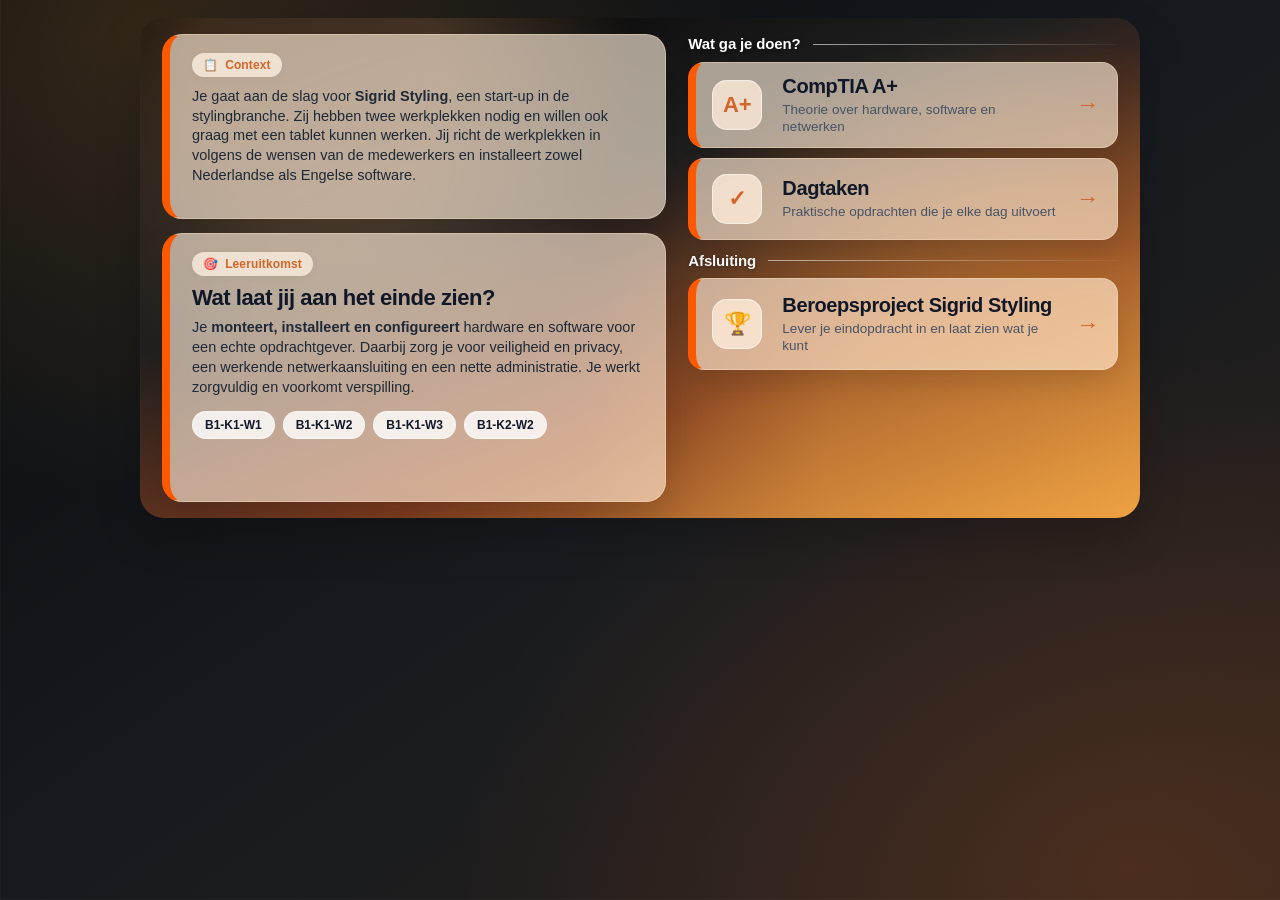
==== menu.html @ 6f56f0af "Add files via upload" ====
<!doctype html>
<html lang="nl">
<head>
  <meta charset="utf-8">
  <meta name="viewport" content="width=device-width, initial-scale=1">
  <title>Sigrid Styling - Menu</title>
  <link rel="stylesheet" href="style.css">
</head>
<body class="menu-page">
  <main class="page-shell" aria-label="Menu Sigrid Styling">
    <section class="content-grid">
      <div class="left-column">
        <article class="glass-card assignment-card">
          <div class="pill"><span aria-hidden="true">📋</span><span>Context</span></div>
          <p class="body-text">
            Je gaat aan de slag voor <strong>Sigrid Styling</strong>, een start-up in de stylingbranche. Zij hebben twee werkplekken nodig en willen ook graag met een tablet kunnen werken. Jij richt de werkplekken in volgens de wensen van de medewerkers en installeert zowel Nederlandse als Engelse software.
          </p>
        </article>

        <article class="glass-card outcome-card">
          <div class="pill"><span aria-hidden="true">🎯</span><span>Leeruitkomst</span></div>
          <h1 class="section-title">Wat laat jij aan het einde zien?</h1>
          <p class="body-text">
            Je <strong>monteert, installeert en configureert</strong> hardware en software voor een echte opdrachtgever. Daarbij zorg je voor veiligheid en privacy, een werkende netwerkaansluiting en een nette administratie. Je werkt zorgvuldig en voorkomt verspilling.
          </p>
          <div class="tags" aria-label="Werkprocessen">
            <span class="tag">B1-K1-W1</span>
            <span class="tag">B1-K1-W2</span>
            <span class="tag">B1-K1-W3</span>
            <span class="tag">B1-K2-W2</span>
          </div>
        </article>
      </div>

      <aside class="right-column" aria-label="Navigatie">
        <div class="section-heading">Wat ga je doen?</div>
        <div class="action-list">
          <a class="action-card popup-link" href="sigridcomptia.html" aria-label="Open CompTIA A+">
            <div class="icon-box" aria-hidden="true">A+</div>
            <div>
              <h2 class="action-title">CompTIA A+</h2>
              <p class="action-desc">Theorie over hardware, software en netwerken</p>
            </div>
            <div class="arrow" aria-hidden="true">→</div>
          </a>

          <a class="action-card popup-link" href="sigriddagtaken.html" aria-label="Open Dagtaken">
            <div class="icon-box" aria-hidden="true">✓</div>
            <div>
              <h2 class="action-title">Dagtaken</h2>
              <p class="action-desc">Praktische opdrachten die je elke dag uitvoert</p>
            </div>
            <div class="arrow" aria-hidden="true">→</div>
          </a>
        </div>

        <div class="section-heading">Afsluiting</div>
        <a class="action-card project-card popup-link" href="sigridberoepsproject.html" aria-label="Open Beroepsproject Sigrid Styling">
          <div class="icon-box" aria-hidden="true">🏆</div>
          <div>
            <h2 class="action-title">Beroepsproject Sigrid Styling</h2>
            <p class="action-desc">Lever je eindopdracht in en laat zien wat je kunt</p>
          </div>
          <div class="arrow" aria-hidden="true">→</div>
        </a>
      </aside>
    </section>
  </main>

  <div class="page-modal" id="pageModal" aria-hidden="true">
    <section class="page-modal__window" role="dialog" aria-modal="true" aria-label="Lespagina">
      <button class="page-modal__close" type="button" aria-label="Sluit pagina">×</button>
      <iframe class="page-modal__frame" title="Lespagina" src="about:blank"></iframe>
    </section>
  </div>

  <script>
    const modal = document.getElementById('pageModal');
    const modalFrame = modal.querySelector('.page-modal__frame');
    const closeButton = modal.querySelector('.page-modal__close');

    function closeModal() {
      modal.classList.remove('is-open');
      modal.setAttribute('aria-hidden', 'true');
      modalFrame.src = 'about:blank';
    }

    document.querySelectorAll('.popup-link').forEach((link) => {
      link.addEventListener('click', (event) => {
        event.preventDefault();
        modalFrame.src = link.href;
        modal.classList.add('is-open');
        modal.setAttribute('aria-hidden', 'false');
        closeButton.focus();
      });
    });

    closeButton.addEventListener('click', closeModal);
    modal.addEventListener('click', (event) => {
      if (event.target === modal) closeModal();
    });
    document.addEventListener('keydown', (event) => {
      if (event.key === 'Escape' && modal.classList.contains('is-open')) closeModal();
    });
  </script>
</body>
</html>
---- style.css ----
/* ================================================================
   Sigrid Styling - startpagina
   Dit bestand bevat alleen de vormgeving van startpagina(1).html.
   ================================================================ */

:root {
  --teraa-orange: #FF5900;
  --teraa-orange-dark: #D2652A;
  --ink: #101828;
  --muted: #475467;
  --glass: rgba(255, 238, 220, 0.64);
  --glass-strong: rgba(255, 243, 229, 0.76);
  --glass-border: rgba(255, 224, 194, 0.42);
  --shadow: 0 18px 46px rgba(0, 0, 0, 0.20);
  --radius-xl: 24px;
  --radius-lg: 20px;
  --radius-md: 16px;
}

* { box-sizing: border-box; }

html,
body {
  width: 100%;
  min-height: 100%;
  margin: 0;
  padding: 0;
  font-family: Arial, Helvetica, sans-serif;
  color: var(--ink);
  background: transparent;
}

body {
  display: grid;
  place-items: start center;
  overflow: hidden;
}

/* Het vaste Canvas-vlak van 1000 bij 500 pixels. */
.page-shell {
  width: min(1000px, 100vw);
  height: 500px;
  min-height: 0;
  position: relative;
  overflow: hidden;
  border-radius: var(--radius-xl);
  background:
    radial-gradient(circle at 18% 14%, rgba(255, 183, 118, 0.23) 0 14%, transparent 34%),
    radial-gradient(circle at 87% 88%, rgba(239, 162, 66, 0.38) 0 19%, transparent 44%),
    linear-gradient(160deg, #000000 0%, #1f1f1f 38%, #7c3b1f 68%, #efa242 100%);
  box-shadow: var(--shadow);
}

.page-shell::before {
  content: "";
  position: absolute;
  inset: 0;
  background:
    linear-gradient(90deg, rgba(255,255,255,0.06) 0 1px, transparent 1px 80px),
    linear-gradient(0deg, rgba(255,255,255,0.04) 0 1px, transparent 1px 80px);
  opacity: 0.28;
  pointer-events: none;
}

.content-grid {
  position: relative;
  z-index: 1;
  height: 100%;
  display: grid;
  grid-template-columns: 1.08fr 0.92fr;
  gap: 22px;
  padding: 16px 22px;
}

.left-column,
.right-column { min-width: 0; }

.left-column {
  display: grid;
  grid-template-rows: auto 1fr;
  gap: 14px;
}

/* Halfdoorzichtige witte informatievakken. */
.glass-card {
  background: var(--glass);
  border: 1px solid var(--glass-border);
  border-radius: var(--radius-lg);
  box-shadow: 0 14px 34px rgba(0, 0, 0, 0.14);
  backdrop-filter: blur(10px) saturate(125%);
  -webkit-backdrop-filter: blur(10px) saturate(125%);
}

.assignment-card,
.outcome-card {
  padding: 18px 22px;
  border-left: 8px solid var(--teraa-orange);
}

.pill {
  display: inline-flex;
  align-items: center;
  gap: 7px;
  width: fit-content;
  margin: 0 0 10px;
  padding: 6px 11px;
  border-radius: 999px;
  background: var(--glass-strong);
  color: var(--teraa-orange-dark);
  font-size: 12px;
  line-height: 1;
  font-weight: 800;
  letter-spacing: 0.01em;
  box-shadow: 0 2px 10px rgba(0,0,0,0.04);
}

.section-title {
  margin: 0 0 9px;
  font-size: 22px;
  line-height: 1.08;
  color: var(--ink);
  font-weight: 800;
  letter-spacing: -0.02em;
}

.body-text {
  margin: 0 0 14px;
  font-size: 14.5px;
  line-height: 1.36;
  color: #1f2937;
}

.tags {
  display: flex;
  flex-wrap: wrap;
  gap: 8px;
}

.tag {
  display: inline-flex;
  align-items: center;
  padding: 7px 12px;
  border-radius: 999px;
  background: rgba(255,255,255,0.82);
  border: 1px solid rgba(255,255,255,0.60);
  color: #111827;
  font-size: 12px;
  line-height: 1;
  font-weight: 700;
}

/* Rechterkolom met de drie linkknoppen. */
.right-column {
  display: flex;
  flex-direction: column;
  padding: 2px 0 0;
}

.section-heading {
  display: flex;
  align-items: center;
  gap: 12px;
  margin: 0 0 9px;
  color: #fff;
  font-size: 15px;
  line-height: 1.1;
  font-weight: 900;
  letter-spacing: -0.01em;
  text-shadow: 0 1px 4px rgba(0,0,0,0.35);
  white-space: nowrap;
}

.section-heading::after {
  content: "";
  display: block;
  height: 1px;
  flex: 1;
  background: linear-gradient(90deg, rgba(255,255,255,0.60), rgba(255,255,255,0.04));
}

.action-list {
  display: grid;
  gap: 10px;
  margin-bottom: 13px;
}

.action-card {
  display: grid;
  grid-template-columns: 58px 1fr 26px;
  align-items: center;
  gap: 12px;
  min-height: 82px;
  padding: 12px 18px 12px 16px;
  text-decoration: none;
  color: inherit;
  background: var(--glass);
  border: 1px solid var(--glass-border);
  border-left: 8px solid var(--teraa-orange);
  border-radius: var(--radius-md);
  box-shadow: 0 12px 28px rgba(0, 0, 0, 0.13);
  backdrop-filter: blur(10px) saturate(125%);
  -webkit-backdrop-filter: blur(10px) saturate(125%);
  transition: transform 160ms ease, box-shadow 160ms ease, background 160ms ease;
}

.action-card:hover,
.action-card:focus-visible {
  transform: translateY(-2px);
  background: rgba(255, 239, 219, 0.82);
  box-shadow: 0 18px 38px rgba(0, 0, 0, 0.18);
  outline: none;
}

.icon-box {
  width: 50px;
  height: 50px;
  display: grid;
  place-items: center;
  border-radius: 15px;
  background: rgba(255, 238, 218, 0.78);
  color: var(--teraa-orange-dark);
  font-size: 22px;
  line-height: 1;
  font-weight: 900;
  box-shadow: inset 0 0 0 1px rgba(255,255,255,0.55);
}

.action-title {
  margin: 0 0 4px;
  font-size: 20px;
  line-height: 1.1;
  font-weight: 850;
  color: var(--ink);
  letter-spacing: -0.02em;
}

.action-desc {
  margin: 0;
  font-size: 13.5px;
  line-height: 1.26;
  color: var(--muted);
}

.arrow {
  color: var(--teraa-orange-dark);
  font-size: 23px;
  line-height: 1;
  text-align: right;
  font-weight: 900;
}

.project-card { min-height: 92px; }

/* Alleen het menu in het nieuwe tabblad staat iets lager.
   Buiten het menu: zachte antraciete achtergrond met een warme oranje gloed. */
.menu-page {
  min-height: 100vh;
  background:
    linear-gradient(90deg, rgba(255,255,255,0.025) 1px, transparent 1px 72px),
    linear-gradient(0deg, rgba(255,255,255,0.018) 1px, transparent 1px 72px),
    radial-gradient(ellipse at 12% 4%, rgba(239, 162, 66, 0.18), transparent 38%),
    radial-gradient(ellipse at 88% 96%, rgba(210, 101, 42, 0.20), transparent 42%),
    linear-gradient(145deg, #080a0d 0%, #171b1f 52%, #2c211b 100%);
}

.menu-page .page-shell { transform: translateY(18px); }

/* =================================================================
   Fotopagina: de foto opent het menu in een halfdoorzichtige popup.
   ================================================================= */
.landing-page {
  min-height: 100vh;
  background: #1b120d;
}

.landing-shell {
  width: min(1000px, 100vw);
  height: min(500px, 100vh);
  overflow: hidden;
  border-radius: var(--radius-xl);
  box-shadow: var(--shadow);
}

.landing-link {
  position: relative;
  display: block;
  width: 100%;
  height: 100%;
  padding: 0;
  overflow: hidden;
  border: 0;
  background: #1b120d;
  color: #fff;
  cursor: pointer;
  text-align: left;
}

.landing-photo {
  display: block;
  width: 100%;
  height: 100%;
  object-fit: cover;
  transition: transform 300ms ease;
}

.landing-link:hover .landing-photo,
.landing-link:focus-visible .landing-photo { transform: scale(1.035); }

.landing-link:focus-visible { outline: 4px solid #fff; outline-offset: -8px; }

.landing-shade {
  position: absolute;
  inset: 0;
  background: linear-gradient(90deg, rgba(0, 0, 0, 0.62) 0%, rgba(0, 0, 0, 0.24) 45%, rgba(0, 0, 0, 0.04) 72%);
}

.landing-copy {
  position: absolute;
  left: clamp(24px, 5vw, 62px);
  bottom: clamp(26px, 6vw, 62px);
  display: grid;
  gap: 8px;
  max-width: 420px;
  font-size: clamp(15px, 2vw, 19px);
  font-weight: 700;
  line-height: 1.25;
  text-shadow: 0 2px 8px rgba(0, 0, 0, 0.48);
}

.landing-copy strong {
  font-size: clamp(32px, 5vw, 58px);
  line-height: 0.95;
  letter-spacing: -0.045em;
}

.landing-kicker {
  width: fit-content;
  padding: 6px 11px;
  border-radius: 999px;
  background: rgba(210, 101, 42, 0.92);
  font-size: 12px;
  font-weight: 900;
  letter-spacing: 0.04em;
  text-transform: uppercase;
}

.landing-copy b { font-size: 1.3em; }

/* Op een smal scherm wordt de startpagina onder elkaar gezet. */
@media (max-width: 760px) {
  body { overflow: auto; }

  .page-shell {
    width: 100%;
    height: auto;
    min-height: 0;
    border-radius: 0;
  }

  .content-grid {
    grid-template-columns: 1fr;
    height: auto;
    padding: 18px;
  }

  .landing-page { overflow: hidden; }

  .landing-shell {
    width: 100vw;
    height: 100vh;
    border-radius: 0;
  }
}

/* =================================================================
   Transparant popupvenster op de startpagina
   De startpagina blijft zichtbaar achter dit venster.
   ================================================================= */
.page-modal {
  position: fixed;
  z-index: 9999;
  inset: 0;
  display: none;
  align-items: center;
  justify-content: center;
  padding: 5vh 5vw;
  background: rgba(0, 0, 0, 0.22);
  backdrop-filter: blur(2px);
  -webkit-backdrop-filter: blur(2px);
}

.page-modal.is-open { display: flex; }

.page-modal__window {
  position: relative;
  width: 90vw;
  height: 90vh;
  overflow: hidden;
  border: 1px solid rgba(255, 255, 255, 0.78);
  border-radius: 22px;
  background: rgba(255, 255, 255, 0.92);
  box-shadow: 0 28px 80px rgba(0, 0, 0, 0.52);
  opacity: 0.92;
}

.page-modal__frame {
  display: block;
  width: 100%;
  height: 100%;
  border: 0;
  background: transparent;
}

.page-modal__close {
  position: absolute;
  z-index: 2;
  top: 12px;
  right: 14px;
  width: 40px;
  height: 40px;
  border: 1px solid rgba(255,255,255,0.86);
  border-radius: 50%;
  background: rgba(16, 24, 40, 0.82);
  color: #fff;
  font-size: 27px;
  line-height: 1;
  cursor: pointer;
  box-shadow: 0 4px 14px rgba(0,0,0,0.32);
}

.page-modal__close:hover,
.page-modal__close:focus-visible {
  background: var(--teraa-orange);
  outline: 3px solid rgba(255,255,255,0.72);
  outline-offset: 2px;
}

/* =================================================================
   Gedeelde opmaak voor de drie pagina's in het popupvenster
   ================================================================= */
html,
body { min-height: 100%; }

body[data-page] {
  display: block;
  place-items: initial;
  width: 100%;
  height: 100vh;
  margin: 0;
  overflow: hidden;
  font-family: Arial, Helvetica, sans-serif;
  background: transparent;
}

body[data-page] * { box-sizing: border-box; }

body[data-page] .tab-wrapper {
  width: 100%;
  height: 100%;
  margin: 0;
  overflow: hidden;
  border-radius: 0;
  background: linear-gradient(160deg, #000000 0%, #1f1f1f 38%, #efa242 100%);
}

body[data-page] .banner {
  height: 28%;
  padding: 3.8% 4.6% 2%;
  color: #fff;
}

body[data-page] .banner h1 {
  margin: 0 0 7px;
  color: #fff;
  font-size: clamp(24px, 2.5vw, 38px);
  line-height: 1.08;
}

body[data-page] .banner p {
  max-width: 870px;
  margin: 0;
  color: #fff;
  font-size: clamp(14px, 1.35vw, 19px);
  line-height: 1.34;
}

body[data-page] .chips {
  display: flex;
  flex-wrap: wrap;
  gap: 7px;
  margin-top: 11px;
}

body[data-page] .chips span {
  padding: 6px 11px;
  border-radius: 999px;
  background: rgba(255,255,255,0.93);
  color: #12333a;
  font-size: clamp(11px, 1.08vw, 14px);
  white-space: nowrap;
}

body[data-page] .tab-page {
  display: flex;
  gap: 14px;
  height: 72%;
  padding: 0 2% 2% 0;
  overflow: hidden;
}

body[data-page] .tab-menu {
  flex: 0 0 21%;
  width: 21%;
  padding: 10px 0 10px 12px;
  overflow-y: auto;
}

body[data-page] .tab-button {
  display: block;
  width: 100%;
  margin: 0 0 5px;
  padding: 7px 11px;
  border: 0;
  border-radius: 8px;
  background: rgba(255,255,255,0.11);
  color: #fff;
  text-align: left;
  font-size: clamp(11px, 1.1vw, 15px);
  line-height: 1.14;
  cursor: pointer;
}

body[data-page] .tab-button:hover,
body[data-page] .tab-button.active {
  background: #D2652A;
  color: #fff;
}

body[data-page] .tab-content-area {
  flex: 1 1 auto;
  min-width: 0;
  height: 100%;
  padding: 20px 28px;
  overflow-y: auto;
  border-radius: 18px;
  background: rgba(255,255,255,0.76);
  color: #24343a;
  backdrop-filter: blur(2px);
}

body[data-page] .tab-content { display: none; }
body[data-page] .tab-content.active { display: block; }

body[data-page] .tab-content h2 {
  margin: 0 0 8px;
  color: #D2652A;
  font-size: clamp(22px, 2vw, 30px);
}

body[data-page] .tab-content p,
body[data-page] .tab-content li {
  color: #24343a;
  font-size: clamp(13px, 1.25vw, 17px);
  line-height: 1.34;
}

body[data-page] .tab-content p { margin: 0 0 8px; }
body[data-page] .tab-content ul,
body[data-page] .tab-content ol { margin: 5px 0 9px 21px; padding: 0; }
body[data-page] .tab-content li { margin-bottom: 4px; }

body[data-page] .note,
body[data-page] .info {
  margin: 9px 0;
  padding: 9px 12px;
  border-left: 5px solid #D2652A;
  border-radius: 10px;
  background: rgba(247,250,251,0.74);
}

body[data-page] .badge {
  display: inline-block;
  margin-bottom: 5px;
  padding: 5px 10px;
  border-radius: 999px;
  background: #D2652A;
  color: #fff;
  font-size: 13px;
}

body[data-page] .action-link,
body[data-page] .resource-link,
body[data-page] .helper-button {
  display: inline-block;
  margin: 4px 6px 4px 0;
  padding: 8px 14px;
  border-radius: 999px;
  background: #D2652A;
  color: #fff;
  text-decoration: none;
  font-weight: 700;
  font-size: 14px;
}

body[data-page] .action-link:hover,
body[data-page] .resource-link:hover,
body[data-page] .helper-button:hover {
  background: #efa242;
  color: #12333a;
}

/* Extra onderdelen van de dagtakenpagina. */
body[data-page="dagtaken"] .banner { height: 25%; padding-top: 2.2%; }
body[data-page="dagtaken"] .tab-page { height: 75%; }
body[data-page="dagtaken"] .banner-row,
body[data-page="dagtaken"] .helper-row {
  display: flex;
  align-items: center;
  gap: 12px;
}

body[data-page="dagtaken"] .banner-text { flex: 0 0 auto; }
body[data-page="dagtaken"] .task-picker { flex: 1 1 auto; min-width: 260px; }
body[data-page="dagtaken"] .task-picker select {
  width: 100%;
  padding: 9px 14px;
  border: 2px solid rgba(255,255,255,0.95);
  border-radius: 999px;
  background: #F3C27A;
  color: #5a3317;
  font-weight: 700;
}

body[data-page="dagtaken"] .helper-row { justify-content: space-between; margin-top: 8px; }
body[data-page="dagtaken"] .helper-row .chips { margin-top: 0; }
body[data-page="dagtaken"] .helper-button { white-space: nowrap; }
body[data-page="dagtaken"] .research-grid { display: grid; grid-template-columns: repeat(3, 1fr); gap: 9px; margin: 7px 0; }
body[data-page="dagtaken"] .research-card { padding: 9px; border-left: 4px solid #D2652A; border-radius: 10px; background: rgba(247,250,251,0.82); }
body[data-page="dagtaken"] .research-card strong,
body[data-page="dagtaken"] .research-log strong { color: #D2652A; }
body[data-page="dagtaken"] .research-log { display: grid; grid-template-columns: 130px 1fr; gap: 7px 10px; padding: 9px 10px; border-radius: 10px; background: rgba(255,255,255,0.58); }

/* Extra onderdeel van de beroepsprojectpagina. */
body[data-page="beroepsproject"] .banner { display: flex; gap: 22px; padding-top: 2.7%; }
body[data-page="beroepsproject"] .banner-text { flex: 1 1 auto; min-width: 0; }
body[data-page="beroepsproject"] .banner-image-link { position: relative; flex: 0 0 180px; height: 100%; overflow: hidden; border-radius: 13px; color: #fff; text-decoration: none; }
body[data-page="beroepsproject"] .banner-image { width: 100%; height: 100%; object-fit: cover; display: block; }
body[data-page="beroepsproject"] .banner-caption { position: absolute; right: 0; bottom: 0; left: 0; padding: 6px; background: rgba(0,0,0,0.55); text-align: center; font-size: 12px; }

@media (max-width: 760px) {
  .page-modal { padding: 5vh 5vw; }
  .page-modal__window { width: 90vw; height: 90vh; border-radius: 14px; }
  body[data-page] .banner { height: 31%; }
  body[data-page] .tab-page { height: 69%; }
  body[data-page] .tab-menu { flex-basis: 29%; width: 29%; }
  body[data-page] .tab-content-area { padding: 14px; }
  body[data-page="dagtaken"] .banner { height: 30%; }
  body[data-page="dagtaken"] .tab-page { height: 70%; }
  body[data-page="dagtaken"] .banner-row { align-items: flex-start; flex-direction: column; gap: 5px; }
  body[data-page="dagtaken"] .task-picker { width: 100%; min-width: 0; }
  body[data-page="dagtaken"] .helper-row .chips { display: none; }
  body[data-page="beroepsproject"] .banner-image-link { display: none; }
}
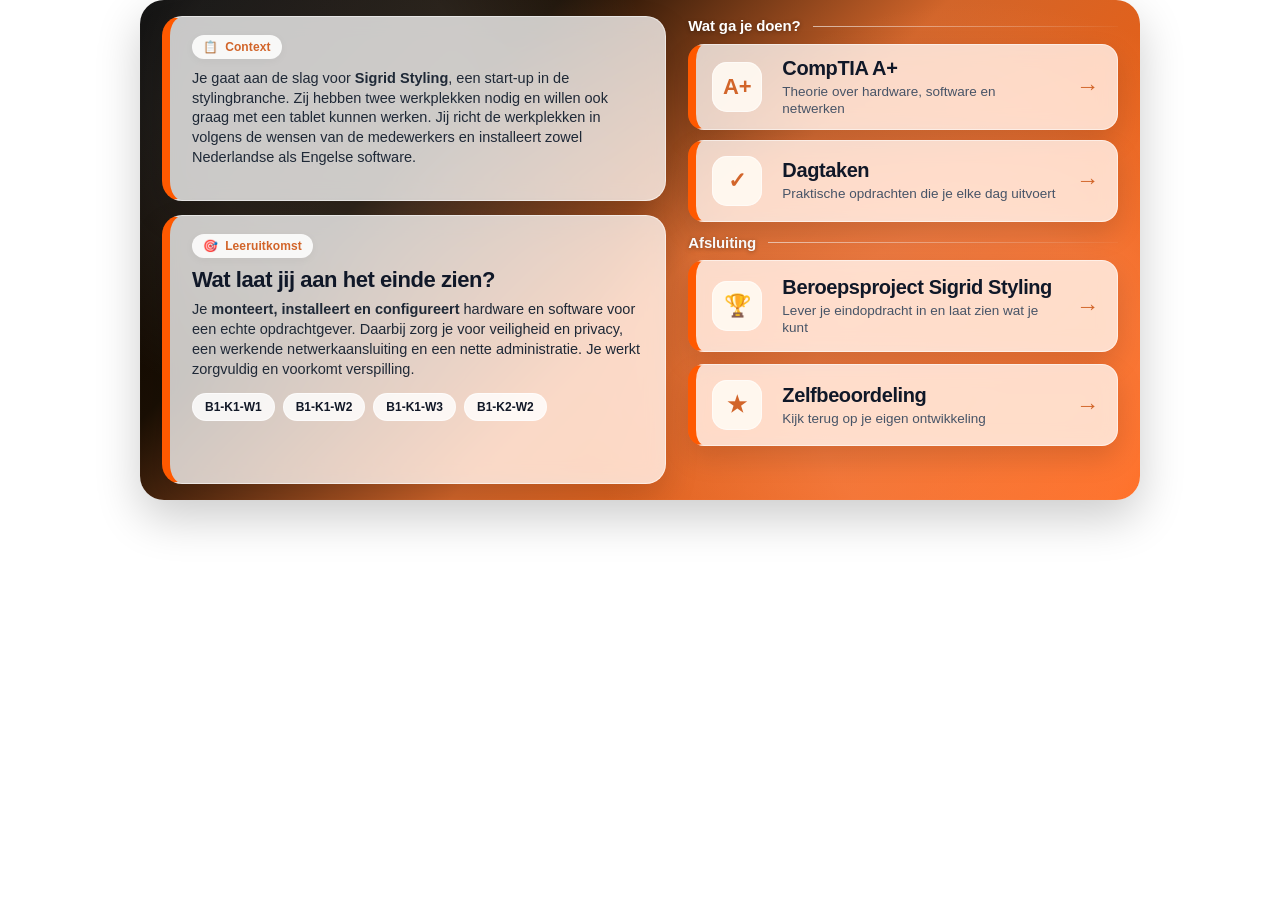
==== commit 996c2b30: "Add files via upload" ====
--- a/menu.html
+++ b/menu.html
@@ -3,11 +3,292 @@
 <head>
   <meta charset="utf-8">
   <meta name="viewport" content="width=device-width, initial-scale=1">
-  <title>Sigrid Styling - Menu</title>
-  <link rel="stylesheet" href="style.css">
+  <title>Sigrid Styling - Startpagina</title>
+  <style>
+    :root {
+      --teraa-orange: #FF5900;
+      --teraa-orange-dark: #D2652A;
+      --ink: #101828;
+      --muted: #475467;
+      --glass: rgba(255, 255, 255, 0.76);
+      --glass-strong: rgba(255, 255, 255, 0.88);
+      --glass-border: rgba(255, 255, 255, 0.52);
+      --shadow: 0 18px 46px rgba(0, 0, 0, 0.20);
+      --radius-xl: 24px;
+      --radius-lg: 20px;
+      --radius-md: 16px;
+    }
+
+    * {
+      box-sizing: border-box;
+    }
+
+    html,
+    body {
+      width: 100%;
+      min-height: 100%;
+      margin: 0;
+      padding: 0;
+      font-family: Arial, Helvetica, sans-serif;
+      color: var(--ink);
+      background: transparent;
+    }
+
+    body {
+      display: grid;
+      place-items: start center;
+      overflow: hidden;
+    }
+
+    .page-shell {
+      width: min(1000px, 100vw);
+      height: 500px;
+      min-height: 0;
+      position: relative;
+      overflow: hidden;
+      border-radius: var(--radius-xl);
+      background:
+        radial-gradient(circle at 18% 18%, rgba(255, 255, 255, 0.10) 0 16%, transparent 36%),
+        radial-gradient(circle at 84% 78%, rgba(255, 153, 110, 0.42) 0 18%, transparent 42%),
+        linear-gradient(135deg, #000000 0%, #1a0f04 28%, #D2652A 54%, var(--teraa-orange) 100%);
+      box-shadow: var(--shadow);
+    }
+
+    .page-shell::before {
+      content: "";
+      position: absolute;
+      inset: 0;
+      background:
+        linear-gradient(90deg, rgba(255,255,255,0.06) 0 1px, transparent 1px 80px),
+        linear-gradient(0deg, rgba(255,255,255,0.04) 0 1px, transparent 1px 80px);
+      opacity: 0.28;
+      pointer-events: none;
+    }
+
+    .content-grid {
+      position: relative;
+      z-index: 1;
+      height: 100%;
+      display: grid;
+      grid-template-columns: 1.08fr 0.92fr;
+      gap: 22px;
+      padding: 16px 22px;
+    }
+
+    .left-column,
+    .right-column {
+      min-width: 0;
+    }
+
+    .left-column {
+      display: grid;
+      grid-template-rows: auto 1fr;
+      gap: 14px;
+    }
+
+    .glass-card {
+      background: var(--glass);
+      border: 1px solid var(--glass-border);
+      border-radius: var(--radius-lg);
+      box-shadow: 0 14px 34px rgba(0, 0, 0, 0.14);
+      backdrop-filter: blur(10px) saturate(125%);
+      -webkit-backdrop-filter: blur(10px) saturate(125%);
+    }
+
+    .assignment-card {
+      padding: 18px 22px 18px;
+      border-left: 8px solid var(--teraa-orange);
+    }
+
+    .outcome-card {
+      padding: 18px 22px 18px;
+      border-left: 8px solid var(--teraa-orange);
+    }
+
+    .pill {
+      display: inline-flex;
+      align-items: center;
+      gap: 7px;
+      width: fit-content;
+      margin: 0 0 10px;
+      padding: 6px 11px;
+      border-radius: 999px;
+      background: var(--glass-strong);
+      color: var(--teraa-orange-dark);
+      font-size: 12px;
+      line-height: 1;
+      font-weight: 800;
+      letter-spacing: 0.01em;
+      box-shadow: 0 2px 10px rgba(0,0,0,0.04);
+    }
+
+    .lead-text {
+      margin: 0;
+      font-size: 17px;
+      line-height: 1.38;
+      color: #0f172a;
+    }
+
+    .section-title {
+      margin: 0 0 9px;
+      font-size: 22px;
+      line-height: 1.08;
+      color: var(--ink);
+      font-weight: 800;
+      letter-spacing: -0.02em;
+    }
+
+    .body-text {
+      margin: 0 0 14px;
+      font-size: 14.5px;
+      line-height: 1.36;
+      color: #1f2937;
+    }
+
+    .tags {
+      display: flex;
+      flex-wrap: wrap;
+      gap: 8px;
+    }
+
+    .tag {
+      display: inline-flex;
+      align-items: center;
+      padding: 7px 12px;
+      border-radius: 999px;
+      background: rgba(255,255,255,0.82);
+      border: 1px solid rgba(255,255,255,0.60);
+      color: #111827;
+      font-size: 12px;
+      line-height: 1;
+      font-weight: 700;
+    }
+
+    .right-column {
+      display: flex;
+      flex-direction: column;
+      padding: 2px 0 0;
+    }
+
+    .section-heading {
+      display: flex;
+      align-items: center;
+      gap: 12px;
+      margin: 0 0 9px;
+      color: #fff;
+      font-size: 15px;
+      line-height: 1.1;
+      font-weight: 900;
+      letter-spacing: -0.01em;
+      text-shadow: 0 1px 4px rgba(0,0,0,0.35);
+      white-space: nowrap;
+    }
+
+    .section-heading::after {
+      content: "";
+      display: block;
+      height: 1px;
+      flex: 1;
+      background: linear-gradient(90deg, rgba(255,255,255,0.60), rgba(255,255,255,0.04));
+    }
+
+    .action-list {
+      display: grid;
+      gap: 10px;
+      margin-bottom: 13px;
+    }
+
+    .action-card {
+      display: grid;
+      grid-template-columns: 58px 1fr 26px;
+      align-items: center;
+      gap: 12px;
+      min-height: 82px;
+      padding: 12px 18px 12px 16px;
+      text-decoration: none;
+      color: inherit;
+      background: var(--glass);
+      border: 1px solid var(--glass-border);
+      border-left: 8px solid var(--teraa-orange);
+      border-radius: var(--radius-md);
+      box-shadow: 0 12px 28px rgba(0, 0, 0, 0.13);
+      backdrop-filter: blur(10px) saturate(125%);
+      -webkit-backdrop-filter: blur(10px) saturate(125%);
+      transition: transform 160ms ease, box-shadow 160ms ease, background 160ms ease;
+    }
+
+    .action-card:hover,
+    .action-card:focus-visible {
+      transform: translateY(-2px);
+      background: rgba(255, 255, 255, 0.90);
+      box-shadow: 0 18px 38px rgba(0, 0, 0, 0.18);
+      outline: none;
+    }
+
+    .icon-box {
+      width: 50px;
+      height: 50px;
+      display: grid;
+      place-items: center;
+      border-radius: 15px;
+      background: rgba(255, 250, 242, 0.92);
+      color: var(--teraa-orange-dark);
+      font-size: 22px;
+      line-height: 1;
+      font-weight: 900;
+      box-shadow: inset 0 0 0 1px rgba(255,255,255,0.55);
+    }
+
+    .action-title {
+      margin: 0 0 4px;
+      font-size: 20px;
+      line-height: 1.1;
+      font-weight: 850;
+      color: var(--ink);
+      letter-spacing: -0.02em;
+    }
+
+    .action-desc {
+      margin: 0;
+      font-size: 13.5px;
+      line-height: 1.26;
+      color: var(--muted);
+    }
+
+    .arrow {
+      color: var(--teraa-orange-dark);
+      font-size: 23px;
+      line-height: 1;
+      text-align: right;
+      font-weight: 900;
+    }
+
+    .project-card {
+      min-height: 92px;
+    }
+
+    .self-review-card {
+      margin-top: 12px;
+    }
+
+    @media (max-width: 760px) {
+      body { overflow: auto; }
+      .page-shell {
+        width: 100%;
+        height: auto;
+        min-height: 0;
+        border-radius: 0;
+      }
+      .content-grid {
+        grid-template-columns: 1fr;
+        height: auto;
+        padding: 18px;
+      }
+    }
+  </style>
 </head>
-<body class="menu-page">
-  <main class="page-shell" aria-label="Menu Sigrid Styling">
+<body>
+  <main class="page-shell" aria-label="Startpagina Sigrid Styling">
     <section class="content-grid">
       <div class="left-column">
         <article class="glass-card assignment-card">
@@ -34,8 +315,9 @@
 
       <aside class="right-column" aria-label="Navigatie">
         <div class="section-heading">Wat ga je doen?</div>
+
         <div class="action-list">
-          <a class="action-card popup-link" href="sigridcomptia.html" aria-label="Open CompTIA A+">
+          <a class="action-card" href="https://teraa-canvas.instructure.com/courses/930/pages/sigridcomptia?module_item_id=13072" target="_top" rel="noopener" aria-label="Open CompTIA A+">
             <div class="icon-box" aria-hidden="true">A+</div>
             <div>
               <h2 class="action-title">CompTIA A+</h2>
@@ -44,7 +326,7 @@
             <div class="arrow" aria-hidden="true">→</div>
           </a>
 
-          <a class="action-card popup-link" href="sigriddagtaken.html" aria-label="Open Dagtaken">
+          <a class="action-card" href="https://teraa-canvas.instructure.com/courses/930/pages/sigriddagtaken?module_item_id=13073" target="_top" rel="noopener" aria-label="Open Dagtaken">
             <div class="icon-box" aria-hidden="true">✓</div>
             <div>
               <h2 class="action-title">Dagtaken</h2>
@@ -55,7 +337,8 @@
         </div>
 
         <div class="section-heading">Afsluiting</div>
-        <a class="action-card project-card popup-link" href="sigridberoepsproject.html" aria-label="Open Beroepsproject Sigrid Styling">
+
+        <a class="action-card project-card" href="https://teraa-canvas.instructure.com/courses/930/pages/comptia?module_item_id=13074" target="_top" rel="noopener" aria-label="Open Beroepsproject Sigrid Styling">
           <div class="icon-box" aria-hidden="true">🏆</div>
           <div>
             <h2 class="action-title">Beroepsproject Sigrid Styling</h2>
@@ -63,45 +346,17 @@
           </div>
           <div class="arrow" aria-hidden="true">→</div>
         </a>
+
+        <a class="action-card self-review-card" href="https://teraa-canvas.instructure.com/courses/930/modules/items/13075" target="_top" aria-label="Open Zelfbeoordeling">
+          <div class="icon-box" aria-hidden="true">★</div>
+          <div>
+            <h2 class="action-title">Zelfbeoordeling</h2>
+            <p class="action-desc">Kijk terug op je eigen ontwikkeling</p>
+          </div>
+          <div class="arrow" aria-hidden="true">→</div>
+        </a>
       </aside>
     </section>
   </main>
-
-  <div class="page-modal" id="pageModal" aria-hidden="true">
-    <section class="page-modal__window" role="dialog" aria-modal="true" aria-label="Lespagina">
-      <button class="page-modal__close" type="button" aria-label="Sluit pagina">×</button>
-      <iframe class="page-modal__frame" title="Lespagina" src="about:blank"></iframe>
-    </section>
-  </div>
-
-  <script>
-    const modal = document.getElementById('pageModal');
-    const modalFrame = modal.querySelector('.page-modal__frame');
-    const closeButton = modal.querySelector('.page-modal__close');
-
-    function closeModal() {
-      modal.classList.remove('is-open');
-      modal.setAttribute('aria-hidden', 'true');
-      modalFrame.src = 'about:blank';
-    }
-
-    document.querySelectorAll('.popup-link').forEach((link) => {
-      link.addEventListener('click', (event) => {
-        event.preventDefault();
-        modalFrame.src = link.href;
-        modal.classList.add('is-open');
-        modal.setAttribute('aria-hidden', 'false');
-        closeButton.focus();
-      });
-    });
-
-    closeButton.addEventListener('click', closeModal);
-    modal.addEventListener('click', (event) => {
-      if (event.target === modal) closeModal();
-    });
-    document.addEventListener('keydown', (event) => {
-      if (event.key === 'Escape' && modal.classList.contains('is-open')) closeModal();
-    });
-  </script>
 </body>
 </html>
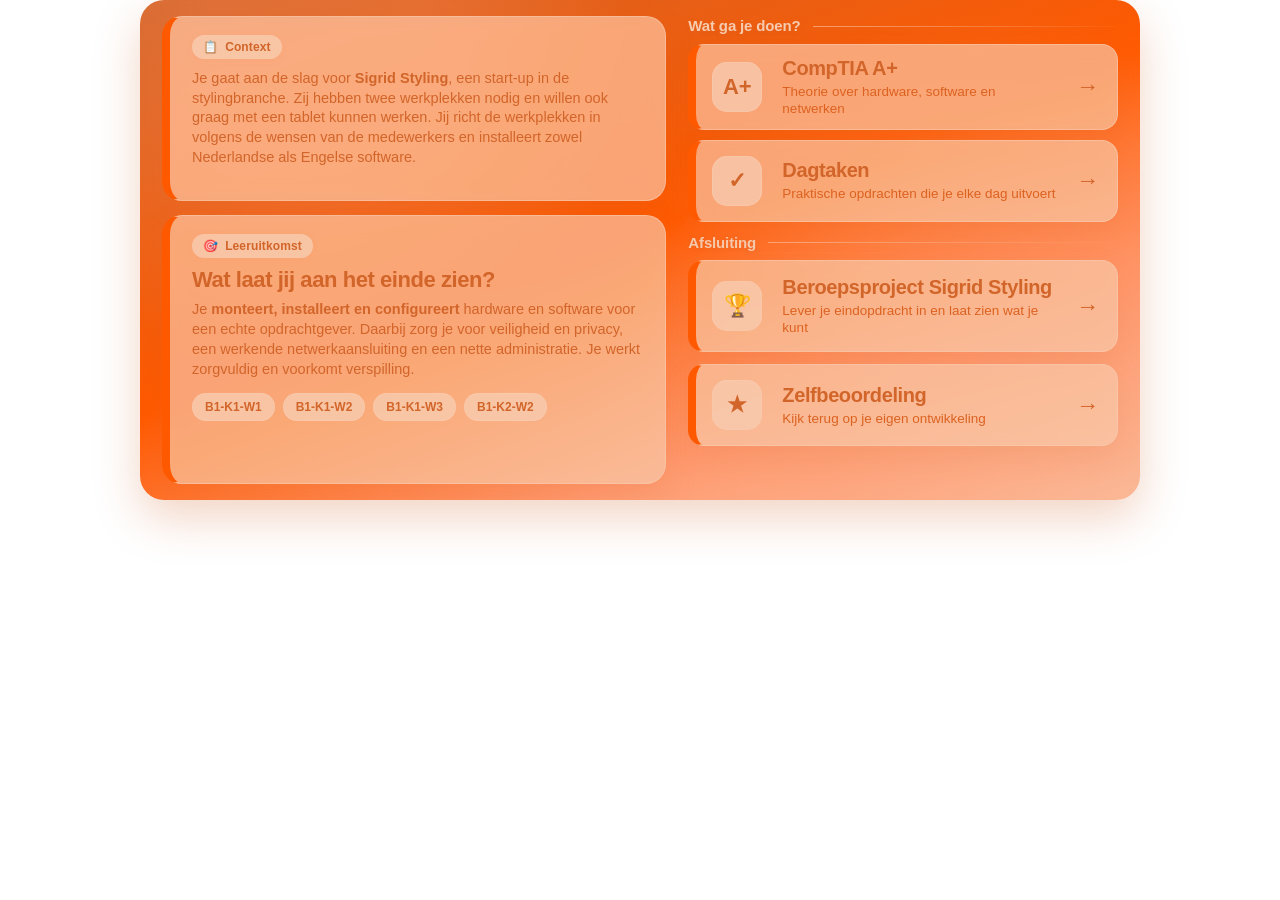
==== commit 05740596: "Add files via upload" ====
--- a/menu.html
+++ b/menu.html
@@ -3,292 +3,11 @@
 <head>
   <meta charset="utf-8">
   <meta name="viewport" content="width=device-width, initial-scale=1">
-  <title>Sigrid Styling - Startpagina</title>
-  <style>
-    :root {
-      --teraa-orange: #FF5900;
-      --teraa-orange-dark: #D2652A;
-      --ink: #101828;
-      --muted: #475467;
-      --glass: rgba(255, 255, 255, 0.76);
-      --glass-strong: rgba(255, 255, 255, 0.88);
-      --glass-border: rgba(255, 255, 255, 0.52);
-      --shadow: 0 18px 46px rgba(0, 0, 0, 0.20);
-      --radius-xl: 24px;
-      --radius-lg: 20px;
-      --radius-md: 16px;
-    }
-
-    * {
-      box-sizing: border-box;
-    }
-
-    html,
-    body {
-      width: 100%;
-      min-height: 100%;
-      margin: 0;
-      padding: 0;
-      font-family: Arial, Helvetica, sans-serif;
-      color: var(--ink);
-      background: transparent;
-    }
-
-    body {
-      display: grid;
-      place-items: start center;
-      overflow: hidden;
-    }
-
-    .page-shell {
-      width: min(1000px, 100vw);
-      height: 500px;
-      min-height: 0;
-      position: relative;
-      overflow: hidden;
-      border-radius: var(--radius-xl);
-      background:
-        radial-gradient(circle at 18% 18%, rgba(255, 255, 255, 0.10) 0 16%, transparent 36%),
-        radial-gradient(circle at 84% 78%, rgba(255, 153, 110, 0.42) 0 18%, transparent 42%),
-        linear-gradient(135deg, #000000 0%, #1a0f04 28%, #D2652A 54%, var(--teraa-orange) 100%);
-      box-shadow: var(--shadow);
-    }
-
-    .page-shell::before {
-      content: "";
-      position: absolute;
-      inset: 0;
-      background:
-        linear-gradient(90deg, rgba(255,255,255,0.06) 0 1px, transparent 1px 80px),
-        linear-gradient(0deg, rgba(255,255,255,0.04) 0 1px, transparent 1px 80px);
-      opacity: 0.28;
-      pointer-events: none;
-    }
-
-    .content-grid {
-      position: relative;
-      z-index: 1;
-      height: 100%;
-      display: grid;
-      grid-template-columns: 1.08fr 0.92fr;
-      gap: 22px;
-      padding: 16px 22px;
-    }
-
-    .left-column,
-    .right-column {
-      min-width: 0;
-    }
-
-    .left-column {
-      display: grid;
-      grid-template-rows: auto 1fr;
-      gap: 14px;
-    }
-
-    .glass-card {
-      background: var(--glass);
-      border: 1px solid var(--glass-border);
-      border-radius: var(--radius-lg);
-      box-shadow: 0 14px 34px rgba(0, 0, 0, 0.14);
-      backdrop-filter: blur(10px) saturate(125%);
-      -webkit-backdrop-filter: blur(10px) saturate(125%);
-    }
-
-    .assignment-card {
-      padding: 18px 22px 18px;
-      border-left: 8px solid var(--teraa-orange);
-    }
-
-    .outcome-card {
-      padding: 18px 22px 18px;
-      border-left: 8px solid var(--teraa-orange);
-    }
-
-    .pill {
-      display: inline-flex;
-      align-items: center;
-      gap: 7px;
-      width: fit-content;
-      margin: 0 0 10px;
-      padding: 6px 11px;
-      border-radius: 999px;
-      background: var(--glass-strong);
-      color: var(--teraa-orange-dark);
-      font-size: 12px;
-      line-height: 1;
-      font-weight: 800;
-      letter-spacing: 0.01em;
-      box-shadow: 0 2px 10px rgba(0,0,0,0.04);
-    }
-
-    .lead-text {
-      margin: 0;
-      font-size: 17px;
-      line-height: 1.38;
-      color: #0f172a;
-    }
-
-    .section-title {
-      margin: 0 0 9px;
-      font-size: 22px;
-      line-height: 1.08;
-      color: var(--ink);
-      font-weight: 800;
-      letter-spacing: -0.02em;
-    }
-
-    .body-text {
-      margin: 0 0 14px;
-      font-size: 14.5px;
-      line-height: 1.36;
-      color: #1f2937;
-    }
-
-    .tags {
-      display: flex;
-      flex-wrap: wrap;
-      gap: 8px;
-    }
-
-    .tag {
-      display: inline-flex;
-      align-items: center;
-      padding: 7px 12px;
-      border-radius: 999px;
-      background: rgba(255,255,255,0.82);
-      border: 1px solid rgba(255,255,255,0.60);
-      color: #111827;
-      font-size: 12px;
-      line-height: 1;
-      font-weight: 700;
-    }
-
-    .right-column {
-      display: flex;
-      flex-direction: column;
-      padding: 2px 0 0;
-    }
-
-    .section-heading {
-      display: flex;
-      align-items: center;
-      gap: 12px;
-      margin: 0 0 9px;
-      color: #fff;
-      font-size: 15px;
-      line-height: 1.1;
-      font-weight: 900;
-      letter-spacing: -0.01em;
-      text-shadow: 0 1px 4px rgba(0,0,0,0.35);
-      white-space: nowrap;
-    }
-
-    .section-heading::after {
-      content: "";
-      display: block;
-      height: 1px;
-      flex: 1;
-      background: linear-gradient(90deg, rgba(255,255,255,0.60), rgba(255,255,255,0.04));
-    }
-
-    .action-list {
-      display: grid;
-      gap: 10px;
-      margin-bottom: 13px;
-    }
-
-    .action-card {
-      display: grid;
-      grid-template-columns: 58px 1fr 26px;
-      align-items: center;
-      gap: 12px;
-      min-height: 82px;
-      padding: 12px 18px 12px 16px;
-      text-decoration: none;
-      color: inherit;
-      background: var(--glass);
-      border: 1px solid var(--glass-border);
-      border-left: 8px solid var(--teraa-orange);
-      border-radius: var(--radius-md);
-      box-shadow: 0 12px 28px rgba(0, 0, 0, 0.13);
-      backdrop-filter: blur(10px) saturate(125%);
-      -webkit-backdrop-filter: blur(10px) saturate(125%);
-      transition: transform 160ms ease, box-shadow 160ms ease, background 160ms ease;
-    }
-
-    .action-card:hover,
-    .action-card:focus-visible {
-      transform: translateY(-2px);
-      background: rgba(255, 255, 255, 0.90);
-      box-shadow: 0 18px 38px rgba(0, 0, 0, 0.18);
-      outline: none;
-    }
-
-    .icon-box {
-      width: 50px;
-      height: 50px;
-      display: grid;
-      place-items: center;
-      border-radius: 15px;
-      background: rgba(255, 250, 242, 0.92);
-      color: var(--teraa-orange-dark);
-      font-size: 22px;
-      line-height: 1;
-      font-weight: 900;
-      box-shadow: inset 0 0 0 1px rgba(255,255,255,0.55);
-    }
-
-    .action-title {
-      margin: 0 0 4px;
-      font-size: 20px;
-      line-height: 1.1;
-      font-weight: 850;
-      color: var(--ink);
-      letter-spacing: -0.02em;
-    }
-
-    .action-desc {
-      margin: 0;
-      font-size: 13.5px;
-      line-height: 1.26;
-      color: var(--muted);
-    }
-
-    .arrow {
-      color: var(--teraa-orange-dark);
-      font-size: 23px;
-      line-height: 1;
-      text-align: right;
-      font-weight: 900;
-    }
-
-    .project-card {
-      min-height: 92px;
-    }
-
-    .self-review-card {
-      margin-top: 12px;
-    }
-
-    @media (max-width: 760px) {
-      body { overflow: auto; }
-      .page-shell {
-        width: 100%;
-        height: auto;
-        min-height: 0;
-        border-radius: 0;
-      }
-      .content-grid {
-        grid-template-columns: 1fr;
-        height: auto;
-        padding: 18px;
-      }
-    }
-  </style>
+  <title>Sigrid Styling - Menu</title>
+  <link rel="stylesheet" href="style.css">
 </head>
 <body>
-  <main class="page-shell" aria-label="Startpagina Sigrid Styling">
+  <main class="page-shell" aria-label="Menu Sigrid Styling">
     <section class="content-grid">
       <div class="left-column">
         <article class="glass-card assignment-card">
@@ -317,7 +36,7 @@
         <div class="section-heading">Wat ga je doen?</div>
 
         <div class="action-list">
-          <a class="action-card" href="https://teraa-canvas.instructure.com/courses/930/pages/sigridcomptia?module_item_id=13072" target="_top" rel="noopener" aria-label="Open CompTIA A+">
+          <a class="action-card popup-link" href="sigridcomptia.html" aria-label="Open CompTIA A+">
             <div class="icon-box" aria-hidden="true">A+</div>
             <div>
               <h2 class="action-title">CompTIA A+</h2>
@@ -326,7 +45,7 @@
             <div class="arrow" aria-hidden="true">→</div>
           </a>
 
-          <a class="action-card" href="https://teraa-canvas.instructure.com/courses/930/pages/sigriddagtaken?module_item_id=13073" target="_top" rel="noopener" aria-label="Open Dagtaken">
+          <a class="action-card popup-link" href="sigriddagtaken.html" aria-label="Open Dagtaken">
             <div class="icon-box" aria-hidden="true">✓</div>
             <div>
               <h2 class="action-title">Dagtaken</h2>
@@ -338,7 +57,7 @@
 
         <div class="section-heading">Afsluiting</div>
 
-        <a class="action-card project-card" href="https://teraa-canvas.instructure.com/courses/930/pages/comptia?module_item_id=13074" target="_top" rel="noopener" aria-label="Open Beroepsproject Sigrid Styling">
+        <a class="action-card project-card popup-link" href="sigridberoepsproject.html" aria-label="Open Beroepsproject Sigrid Styling">
           <div class="icon-box" aria-hidden="true">🏆</div>
           <div>
             <h2 class="action-title">Beroepsproject Sigrid Styling</h2>
@@ -347,7 +66,7 @@
           <div class="arrow" aria-hidden="true">→</div>
         </a>
 
-        <a class="action-card self-review-card" href="https://teraa-canvas.instructure.com/courses/930/modules/items/13075" target="_top" aria-label="Open Zelfbeoordeling">
+        <a class="action-card self-review-card popup-link" href="sigridzelfbeoordeling.html" aria-label="Open Zelfbeoordeling">
           <div class="icon-box" aria-hidden="true">★</div>
           <div>
             <h2 class="action-title">Zelfbeoordeling</h2>
@@ -358,5 +77,42 @@
       </aside>
     </section>
   </main>
+
+  <div class="page-modal" id="pageModal" aria-hidden="true">
+    <section class="page-modal__window" role="dialog" aria-modal="true" aria-label="Lespagina">
+      <button class="page-modal__close" type="button" aria-label="Sluit pagina">×</button>
+      <iframe class="page-modal__frame" title="Lespagina" src="about:blank"></iframe>
+    </section>
+  </div>
+
+  <script>
+    const modal = document.getElementById('pageModal');
+    const modalFrame = modal.querySelector('.page-modal__frame');
+    const closeButton = modal.querySelector('.page-modal__close');
+
+    function closeModal() {
+      modal.classList.remove('is-open');
+      modal.setAttribute('aria-hidden', 'true');
+      modalFrame.src = 'about:blank';
+    }
+
+    document.querySelectorAll('.popup-link').forEach((link) => {
+      link.addEventListener('click', (event) => {
+        event.preventDefault();
+        modalFrame.src = link.href;
+        modal.classList.add('is-open');
+        modal.setAttribute('aria-hidden', 'false');
+        closeButton.focus();
+      });
+    });
+
+    closeButton.addEventListener('click', closeModal);
+    modal.addEventListener('click', (event) => {
+      if (event.target === modal) closeModal();
+    });
+    document.addEventListener('keydown', (event) => {
+      if (event.key === 'Escape' && modal.classList.contains('is-open')) closeModal();
+    });
+  </script>
 </body>
 </html>
--- a/style.css
+++ b/style.css
@@ -0,0 +1,690 @@
+/* ================================================================
+   Sigrid Styling - gezamenlijke opmaak
+   Alle pagina's laden dit ene stylesheetbestand.
+   ================================================================ */
+
+:root {
+  /* =============================================================
+     Sigrid Styling – de enige vier basiskleuren.
+     Kleurverlopen en transparantie worden van deze vier afgeleid.
+     ============================================================= */
+
+  /* Kleur 01 – hoofdkleur: #FF5900 */
+  --kleur-01: #FF5900;
+  --kleur-01-rgb: 255 89 0;
+
+  /* Kleur 02 – lichte achtergrondkleur: #F8CBAF */
+  --kleur-02: #F8CBAF;
+  --kleur-02-rgb: 248 203 175;
+
+  /* Kleur 03 – licht accent: #FF996E */
+  --kleur-03: #FF996E;
+  --kleur-03-rgb: 255 153 110;
+
+  /* Kleur 04 – donker accent en tekstkleur: #D2652A */
+  --kleur-04: #D2652A;
+  --kleur-04-rgb: 210 101 42;
+
+  /* Betekenisvolle namen voor gebruik in de layout. */
+  --teraa-orange: var(--kleur-01);
+  --teraa-orange-dark: var(--kleur-04);
+  --ink: var(--kleur-04);
+  --muted: color-mix(in srgb, var(--kleur-04) 78%, var(--kleur-01));
+  --glass: rgb(var(--kleur-02-rgb) / 0.68);
+  --glass-strong: rgb(var(--kleur-02-rgb) / 0.82);
+  --glass-border: rgb(var(--kleur-02-rgb) / 0.56);
+  --shadow: 0 18px 46px rgb(var(--kleur-04-rgb) / 0.28);
+  --radius-xl: 24px;
+  --radius-lg: 20px;
+  --radius-md: 16px;
+}
+
+* { box-sizing: border-box; }
+
+html,
+body {
+  width: 100%;
+  min-height: 100%;
+  margin: 0;
+  padding: 0;
+  font-family: Arial, Helvetica, sans-serif;
+  color: var(--ink);
+  background: transparent;
+}
+
+body {
+  display: grid;
+  place-items: start center;
+  overflow: hidden;
+}
+
+/* Het vaste Canvas-vlak van 1000 bij 500 pixels. */
+.page-shell {
+  width: min(1000px, 100vw);
+  height: 500px;
+  min-height: 0;
+  position: relative;
+  overflow: hidden;
+  border-radius: var(--radius-xl);
+  background:
+    radial-gradient(circle at 18% 14%, rgb(var(--kleur-03-rgb) / 0.23) 0 14%, transparent 34%),
+    radial-gradient(circle at 87% 88%, rgb(var(--kleur-03-rgb) / 0.38) 0 19%, transparent 44%),
+    linear-gradient(160deg, var(--kleur-04) 0%, var(--kleur-01) 48%, var(--kleur-03) 76%, var(--kleur-02) 100%);
+  box-shadow: var(--shadow);
+}
+
+.page-shell::before {
+  content: "";
+  position: absolute;
+  inset: 0;
+  background:
+    linear-gradient(90deg, rgb(var(--kleur-02-rgb) / 0.06) 0 1px, transparent 1px 80px),
+    linear-gradient(0deg, rgb(var(--kleur-02-rgb) / 0.04) 0 1px, transparent 1px 80px);
+  opacity: 0.28;
+  pointer-events: none;
+}
+
+.content-grid {
+  position: relative;
+  z-index: 1;
+  height: 100%;
+  display: grid;
+  grid-template-columns: 1.08fr 0.92fr;
+  gap: 22px;
+  padding: 16px 22px;
+}
+
+.left-column,
+.right-column { min-width: 0; }
+
+.left-column {
+  display: grid;
+  grid-template-rows: auto 1fr;
+  gap: 14px;
+}
+
+/* Halfdoorzichtige witte informatievakken. */
+.glass-card {
+  background: var(--glass);
+  border: 1px solid var(--glass-border);
+  border-radius: var(--radius-lg);
+  box-shadow: 0 14px 34px rgb(var(--kleur-04-rgb) / 0.14);
+  backdrop-filter: blur(10px) saturate(125%);
+  -webkit-backdrop-filter: blur(10px) saturate(125%);
+}
+
+.assignment-card,
+.outcome-card {
+  padding: 18px 22px;
+  border-left: 8px solid var(--teraa-orange);
+}
+
+.pill {
+  display: inline-flex;
+  align-items: center;
+  gap: 7px;
+  width: fit-content;
+  margin: 0 0 10px;
+  padding: 6px 11px;
+  border-radius: 999px;
+  background: var(--glass-strong);
+  color: var(--teraa-orange-dark);
+  font-size: 12px;
+  line-height: 1;
+  font-weight: 800;
+  letter-spacing: 0.01em;
+  box-shadow: 0 2px 10px rgb(var(--kleur-04-rgb) / 0.04);
+}
+
+.section-title {
+  margin: 0 0 9px;
+  font-size: 22px;
+  line-height: 1.08;
+  color: var(--ink);
+  font-weight: 800;
+  letter-spacing: -0.02em;
+}
+
+.body-text {
+  margin: 0 0 14px;
+  font-size: 14.5px;
+  line-height: 1.36;
+  color: var(--kleur-04);
+}
+
+.tags {
+  display: flex;
+  flex-wrap: wrap;
+  gap: 8px;
+}
+
+.tag {
+  display: inline-flex;
+  align-items: center;
+  padding: 7px 12px;
+  border-radius: 999px;
+  background: rgb(var(--kleur-02-rgb) / 0.82);
+  border: 1px solid rgb(var(--kleur-02-rgb) / 0.60);
+  color: var(--kleur-04);
+  font-size: 12px;
+  line-height: 1;
+  font-weight: 700;
+}
+
+/* Rechterkolom met de drie linkknoppen. */
+.right-column {
+  display: flex;
+  flex-direction: column;
+  padding: 2px 0 0;
+}
+
+.section-heading {
+  display: flex;
+  align-items: center;
+  gap: 12px;
+  margin: 0 0 9px;
+  color: var(--kleur-02);
+  font-size: 15px;
+  line-height: 1.1;
+  font-weight: 900;
+  letter-spacing: -0.01em;
+  text-shadow: 0 1px 4px rgb(var(--kleur-04-rgb) / 0.35);
+  white-space: nowrap;
+}
+
+.section-heading::after {
+  content: "";
+  display: block;
+  height: 1px;
+  flex: 1;
+  background: linear-gradient(90deg, rgb(var(--kleur-02-rgb) / 0.60), rgb(var(--kleur-02-rgb) / 0.04));
+}
+
+.action-list {
+  display: grid;
+  gap: 10px;
+  margin-bottom: 13px;
+}
+
+.action-card {
+  display: grid;
+  grid-template-columns: 58px 1fr 26px;
+  align-items: center;
+  gap: 12px;
+  min-height: 82px;
+  padding: 12px 18px 12px 16px;
+  text-decoration: none;
+  color: inherit;
+  background: var(--glass);
+  border: 1px solid var(--glass-border);
+  border-left: 8px solid var(--teraa-orange);
+  border-radius: var(--radius-md);
+  box-shadow: 0 12px 28px rgb(var(--kleur-04-rgb) / 0.13);
+  backdrop-filter: blur(10px) saturate(125%);
+  -webkit-backdrop-filter: blur(10px) saturate(125%);
+  transition: transform 160ms ease, box-shadow 160ms ease, background 160ms ease;
+}
+
+.action-card:hover,
+.action-card:focus-visible {
+  transform: translateY(-2px);
+  background: rgb(var(--kleur-02-rgb) / 0.82);
+  box-shadow: 0 18px 38px rgb(var(--kleur-04-rgb) / 0.18);
+  outline: none;
+}
+
+.icon-box {
+  width: 50px;
+  height: 50px;
+  display: grid;
+  place-items: center;
+  border-radius: 15px;
+  background: rgb(var(--kleur-02-rgb) / 0.78);
+  color: var(--teraa-orange-dark);
+  font-size: 22px;
+  line-height: 1;
+  font-weight: 900;
+  box-shadow: inset 0 0 0 1px rgb(var(--kleur-02-rgb) / 0.55);
+}
+
+.action-title {
+  margin: 0 0 4px;
+  font-size: 20px;
+  line-height: 1.1;
+  font-weight: 850;
+  color: var(--ink);
+  letter-spacing: -0.02em;
+}
+
+.action-desc {
+  margin: 0;
+  font-size: 13.5px;
+  line-height: 1.26;
+  color: var(--muted);
+}
+
+.arrow {
+  color: var(--teraa-orange-dark);
+  font-size: 23px;
+  line-height: 1;
+  text-align: right;
+  font-weight: 900;
+}
+
+.project-card { min-height: 92px; }
+
+.self-review-card { margin-top: 12px; }
+
+/* Alleen het menu in het nieuwe tabblad staat iets lager.
+   Buiten het menu: zachte antraciete achtergrond met een warme oranje gloed. */
+.menu-page {
+  min-height: 100vh;
+  background:
+    linear-gradient(90deg, rgb(var(--kleur-02-rgb) / 0.025) 1px, transparent 1px 72px),
+    linear-gradient(0deg, rgb(var(--kleur-02-rgb) / 0.018) 1px, transparent 1px 72px),
+    radial-gradient(ellipse at 12% 4%, rgb(var(--kleur-03-rgb) / 0.18), transparent 38%),
+    radial-gradient(ellipse at 88% 96%, rgb(var(--kleur-04-rgb) / 0.20), transparent 42%),
+    linear-gradient(145deg, var(--kleur-04) 0%, var(--kleur-04) 52%, var(--kleur-04) 100%);
+}
+
+.menu-page .page-shell { transform: translateY(18px); }
+
+/* =================================================================
+   Fotopagina: de foto opent het menu in een halfdoorzichtige popup.
+   ================================================================= */
+.landing-page {
+  min-height: 100vh;
+  background: var(--kleur-04);
+}
+
+.landing-shell {
+  width: min(1000px, 100vw);
+  height: min(500px, 100vh);
+  overflow: hidden;
+  border-radius: var(--radius-xl);
+  box-shadow: var(--shadow);
+}
+
+.landing-link {
+  position: relative;
+  display: block;
+  width: 100%;
+  height: 100%;
+  padding: 0;
+  overflow: hidden;
+  border: 0;
+  background: var(--kleur-04);
+  color: var(--kleur-02);
+  cursor: pointer;
+  text-align: left;
+}
+
+.landing-photo {
+  display: block;
+  width: 100%;
+  height: 100%;
+  object-fit: cover;
+  transition: transform 300ms ease;
+}
+
+.landing-link:hover .landing-photo,
+.landing-link:focus-visible .landing-photo { transform: scale(1.035); }
+
+.landing-link:focus-visible { outline: 4px solid var(--kleur-02); outline-offset: -8px; }
+
+.landing-shade {
+  position: absolute;
+  inset: 0;
+  background: linear-gradient(90deg, rgb(var(--kleur-04-rgb) / 0.62) 0%, rgb(var(--kleur-04-rgb) / 0.24) 45%, rgb(var(--kleur-04-rgb) / 0.04) 72%);
+}
+
+.landing-copy {
+  position: absolute;
+  left: clamp(24px, 5vw, 62px);
+  bottom: clamp(26px, 6vw, 62px);
+  display: grid;
+  gap: 8px;
+  max-width: 420px;
+  font-size: clamp(15px, 2vw, 19px);
+  font-weight: 700;
+  line-height: 1.25;
+  text-shadow: 0 2px 8px rgb(var(--kleur-04-rgb) / 0.48);
+}
+
+.landing-copy strong {
+  font-size: clamp(32px, 5vw, 58px);
+  line-height: 0.95;
+  letter-spacing: -0.045em;
+}
+
+.landing-kicker {
+  width: fit-content;
+  padding: 6px 11px;
+  border-radius: 999px;
+  background: rgb(var(--kleur-04-rgb) / 0.92);
+  font-size: 12px;
+  font-weight: 900;
+  letter-spacing: 0.04em;
+  text-transform: uppercase;
+}
+
+.landing-copy b { font-size: 1.3em; }
+
+/* Op een smal scherm wordt de startpagina onder elkaar gezet. */
+@media (max-width: 760px) {
+  body { overflow: auto; }
+
+  .page-shell {
+    width: 100%;
+    height: auto;
+    min-height: 0;
+    border-radius: 0;
+  }
+
+  .content-grid {
+    grid-template-columns: 1fr;
+    height: auto;
+    padding: 18px;
+  }
+
+  .landing-page { overflow: hidden; }
+
+  .landing-shell {
+    width: 100vw;
+    height: 100vh;
+    border-radius: 0;
+  }
+}
+
+/* =================================================================
+   Transparant popupvenster op de startpagina
+   De startpagina blijft zichtbaar achter dit venster.
+   ================================================================= */
+.page-modal {
+  position: fixed;
+  z-index: 9999;
+  inset: 0;
+  display: none;
+  align-items: center;
+  justify-content: center;
+  padding: 2.5vh 2.5vw;
+  background: rgb(var(--kleur-04-rgb) / 0.22);
+  backdrop-filter: blur(2px);
+  -webkit-backdrop-filter: blur(2px);
+}
+
+.page-modal.is-open { display: flex; }
+
+.page-modal__window {
+  position: relative;
+  width: 95vw;
+  height: 95vh;
+  overflow: hidden;
+  border: 1px solid rgb(var(--kleur-02-rgb) / 0.78);
+  border-radius: 22px;
+  background: rgb(var(--kleur-02-rgb) / 0.92);
+  box-shadow: 0 28px 80px rgb(var(--kleur-04-rgb) / 0.52);
+  opacity: 0.92;
+}
+
+.page-modal__frame {
+  display: block;
+  width: 100%;
+  height: 100%;
+  border: 0;
+  background: transparent;
+}
+
+.page-modal__close {
+  position: absolute;
+  z-index: 2;
+  top: 12px;
+  right: 14px;
+  width: 40px;
+  height: 40px;
+  border: 1px solid rgb(var(--kleur-02-rgb) / 0.86);
+  border-radius: 50%;
+  background: rgb(var(--kleur-04-rgb) / 0.82);
+  color: var(--kleur-02);
+  font-size: 27px;
+  line-height: 1;
+  cursor: pointer;
+  box-shadow: 0 4px 14px rgb(var(--kleur-04-rgb) / 0.32);
+}
+
+.page-modal__close:hover,
+.page-modal__close:focus-visible {
+  background: var(--teraa-orange);
+  outline: 3px solid rgb(var(--kleur-02-rgb) / 0.72);
+  outline-offset: 2px;
+}
+
+/* =================================================================
+   Gedeelde opmaak voor de drie pagina's in het popupvenster
+   ================================================================= */
+html,
+body { min-height: 100%; }
+
+body[data-page] {
+  display: block;
+  place-items: initial;
+  width: 100%;
+  height: 100vh;
+  margin: 0;
+  overflow: hidden;
+  font-family: Arial, Helvetica, sans-serif;
+  background: transparent;
+}
+
+body[data-page] * { box-sizing: border-box; }
+
+body[data-page] .tab-wrapper {
+  width: 100%;
+  height: 100%;
+  margin: 0;
+  overflow: hidden;
+  border-radius: 0;
+  background: linear-gradient(160deg, var(--kleur-04) 0%, var(--kleur-04) 38%, var(--kleur-03) 100%);
+}
+
+body[data-page] .banner {
+  height: 28%;
+  padding: 3.8% 4.6% 2%;
+  color: var(--kleur-02);
+}
+
+body[data-page] .banner h1 {
+  margin: 0 0 7px;
+  color: var(--kleur-02);
+  font-size: clamp(24px, 2.5vw, 38px);
+  line-height: 1.08;
+}
+
+body[data-page] .banner p {
+  max-width: 870px;
+  margin: 0;
+  color: var(--kleur-02);
+  font-size: clamp(14px, 1.35vw, 19px);
+  line-height: 1.34;
+}
+
+body[data-page] .chips {
+  display: flex;
+  flex-wrap: wrap;
+  gap: 7px;
+  margin-top: 11px;
+}
+
+body[data-page] .chips span {
+  padding: 6px 11px;
+  border-radius: 999px;
+  background: rgb(var(--kleur-02-rgb) / 0.93);
+  color: var(--kleur-04);
+  font-size: clamp(11px, 1.08vw, 14px);
+  white-space: nowrap;
+}
+
+body[data-page] .tab-page {
+  display: flex;
+  gap: 14px;
+  height: 72%;
+  padding: 0 2% 2% 0;
+  overflow: hidden;
+}
+
+body[data-page] .tab-menu {
+  flex: 0 0 21%;
+  width: 21%;
+  padding: 10px 0 10px 12px;
+  overflow-y: auto;
+}
+
+body[data-page] .tab-button {
+  display: block;
+  width: 100%;
+  margin: 0 0 5px;
+  padding: 7px 11px;
+  border: 0;
+  border-radius: 8px;
+  background: rgb(var(--kleur-02-rgb) / 0.11);
+  color: var(--kleur-02);
+  text-align: left;
+  font-size: clamp(11px, 1.1vw, 15px);
+  line-height: 1.14;
+  cursor: pointer;
+}
+
+body[data-page] .tab-button:hover,
+body[data-page] .tab-button.active {
+  background: var(--kleur-04);
+  color: var(--kleur-02);
+}
+
+body[data-page] .tab-content-area {
+  flex: 1 1 auto;
+  min-width: 0;
+  height: 100%;
+  padding: 20px 28px;
+  overflow-y: auto;
+  border-radius: 18px;
+  background: rgb(var(--kleur-02-rgb) / 0.76);
+  color: var(--kleur-04);
+  backdrop-filter: blur(2px);
+}
+
+/* Zelfbeoordeling: alles blijft binnen het vaste popupvenster. */
+body[data-page="zelfbeoordeling"] .tab-content-area { overflow-y: hidden; }
+
+body[data-page] .tab-content { display: none; }
+body[data-page] .tab-content.active { display: block; }
+
+body[data-page] .tab-content h2 {
+  margin: 0 0 8px;
+  color: var(--kleur-04);
+  font-size: clamp(22px, 2vw, 30px);
+}
+
+body[data-page] .tab-content p,
+body[data-page] .tab-content li {
+  color: var(--kleur-04);
+  font-size: clamp(13px, 1.25vw, 17px);
+  line-height: 1.34;
+}
+
+body[data-page] .tab-content p { margin: 0 0 8px; }
+body[data-page] .tab-content ul,
+body[data-page] .tab-content ol { margin: 5px 0 9px 21px; padding: 0; }
+body[data-page] .tab-content li { margin-bottom: 4px; }
+
+body[data-page] .note,
+body[data-page] .info {
+  margin: 9px 0;
+  padding: 9px 12px;
+  border-left: 5px solid var(--kleur-04);
+  border-radius: 10px;
+  background: rgb(var(--kleur-02-rgb) / 0.74);
+}
+
+body[data-page] .badge {
+  display: inline-block;
+  margin-bottom: 5px;
+  padding: 5px 10px;
+  border-radius: 999px;
+  background: var(--kleur-04);
+  color: var(--kleur-02);
+  font-size: 13px;
+}
+
+body[data-page] .action-link,
+body[data-page] .resource-link,
+body[data-page] .helper-button {
+  display: inline-block;
+  margin: 4px 6px 4px 0;
+  padding: 8px 14px;
+  border-radius: 999px;
+  background: var(--kleur-04);
+  color: var(--kleur-02);
+  text-decoration: none;
+  font-weight: 700;
+  font-size: 14px;
+}
+
+body[data-page] .action-link:hover,
+body[data-page] .resource-link:hover,
+body[data-page] .helper-button:hover {
+  background: var(--kleur-03);
+  color: var(--kleur-04);
+}
+
+/* Extra onderdelen van de dagtakenpagina. */
+body[data-page="dagtaken"] .banner { height: 25%; padding-top: 2.2%; }
+body[data-page="dagtaken"] .tab-page { height: 75%; }
+body[data-page="dagtaken"] .banner-row,
+body[data-page="dagtaken"] .helper-row {
+  display: flex;
+  align-items: center;
+  gap: 12px;
+}
+
+body[data-page="dagtaken"] .banner-text { flex: 0 0 auto; }
+body[data-page="dagtaken"] .task-picker { flex: 1 1 auto; min-width: 260px; }
+body[data-page="dagtaken"] .task-picker select {
+  width: 100%;
+  padding: 9px 14px;
+  border: 2px solid rgb(var(--kleur-02-rgb) / 0.95);
+  border-radius: 999px;
+  background: var(--kleur-02);
+  color: var(--kleur-04);
+  font-weight: 700;
+}
+
+body[data-page="dagtaken"] .helper-row { justify-content: space-between; margin-top: 8px; }
+body[data-page="dagtaken"] .helper-row .chips { margin-top: 0; }
+body[data-page="dagtaken"] .helper-button { white-space: nowrap; }
+body[data-page="dagtaken"] .research-grid { display: grid; grid-template-columns: repeat(3, 1fr); gap: 9px; margin: 7px 0; }
+body[data-page="dagtaken"] .research-card { padding: 9px; border-left: 4px solid var(--kleur-04); border-radius: 10px; background: rgb(var(--kleur-02-rgb) / 0.82); }
+body[data-page="dagtaken"] .research-card strong,
+body[data-page="dagtaken"] .research-log strong { color: var(--kleur-04); }
+body[data-page="dagtaken"] .research-log { display: grid; grid-template-columns: 130px 1fr; gap: 7px 10px; padding: 9px 10px; border-radius: 10px; background: rgb(var(--kleur-02-rgb) / 0.58); }
+
+/* Extra onderdeel van de beroepsprojectpagina. */
+body[data-page="beroepsproject"] .banner { display: flex; gap: 22px; padding-top: 2.7%; }
+body[data-page="beroepsproject"] .banner-text { flex: 1 1 auto; min-width: 0; }
+body[data-page="beroepsproject"] .banner-image-link { position: relative; flex: 0 0 180px; height: 100%; overflow: hidden; border-radius: 13px; color: var(--kleur-02); text-decoration: none; }
+body[data-page="beroepsproject"] .banner-image { width: 100%; height: 100%; object-fit: cover; display: block; }
+body[data-page="beroepsproject"] .banner-caption { position: absolute; right: 0; bottom: 0; left: 0; padding: 6px; background: rgb(var(--kleur-04-rgb) / 0.55); text-align: center; font-size: 12px; }
+
+@media (max-width: 760px) {
+  .page-modal { padding: 2.5vh 2.5vw; }
+  .page-modal__window { width: 95vw; height: 95vh; border-radius: 14px; }
+  body[data-page] .banner { height: 31%; }
+  body[data-page] .tab-page { height: 69%; }
+  body[data-page] .tab-menu { flex-basis: 29%; width: 29%; }
+  body[data-page] .tab-content-area { padding: 14px; }
+  body[data-page="dagtaken"] .banner { height: 30%; }
+  body[data-page="dagtaken"] .tab-page { height: 70%; }
+  body[data-page="dagtaken"] .banner-row { align-items: flex-start; flex-direction: column; gap: 5px; }
+  body[data-page="dagtaken"] .task-picker { width: 100%; min-width: 0; }
+  body[data-page="dagtaken"] .helper-row .chips { display: none; }
+  body[data-page="beroepsproject"] .banner-image-link { display: none; }
+}
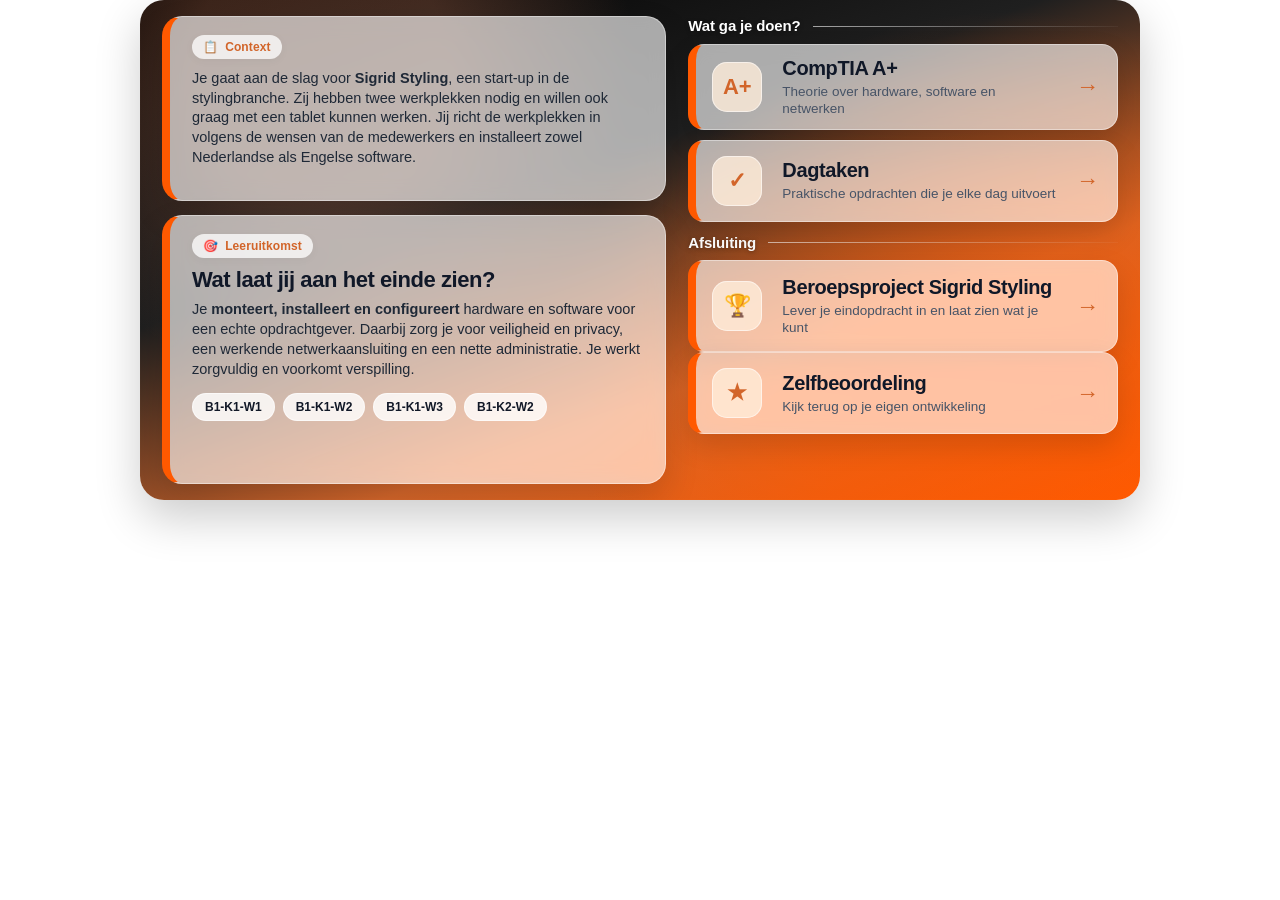
==== commit 31951f4f: "Add files via upload" ====
--- a/menu.html
+++ b/menu.html
@@ -3,11 +3,11 @@
 <head>
   <meta charset="utf-8">
   <meta name="viewport" content="width=device-width, initial-scale=1">
-  <title>Sigrid Styling - Menu</title>
+  <title>Sigrid Styling - Startpagina</title>
   <link rel="stylesheet" href="style.css">
 </head>
 <body>
-  <main class="page-shell" aria-label="Menu Sigrid Styling">
+  <main class="page-shell" aria-label="Startpagina Sigrid Styling">
     <section class="content-grid">
       <div class="left-column">
         <article class="glass-card assignment-card">
@@ -99,7 +99,7 @@
     document.querySelectorAll('.popup-link').forEach((link) => {
       link.addEventListener('click', (event) => {
         event.preventDefault();
-        modalFrame.src = link.href;
+        modalFrame.src = link.getAttribute('href');
         modal.classList.add('is-open');
         modal.setAttribute('aria-hidden', 'false');
         closeButton.focus();
--- a/style.css
+++ b/style.css
@@ -1,39 +1,27 @@
 /* ================================================================
-   Sigrid Styling - gezamenlijke opmaak
-   Alle pagina's laden dit ene stylesheetbestand.
+   Sigrid Styling - startpagina
+   Dit bestand bevat alleen de vormgeving van startpagina(1).html.
    ================================================================ */
 
 :root {
-  /* =============================================================
-     Sigrid Styling – de enige vier basiskleuren.
-     Kleurverlopen en transparantie worden van deze vier afgeleid.
-     ============================================================= */
-
   /* Kleur 01 – hoofdkleur: #FF5900 */
   --kleur-01: #FF5900;
-  --kleur-01-rgb: 255 89 0;
-
-  /* Kleur 02 – lichte achtergrondkleur: #F8CBAF */
+  /* Kleur 02 – lichte accentkleur: #F8CBAF */
   --kleur-02: #F8CBAF;
-  --kleur-02-rgb: 248 203 175;
-
-  /* Kleur 03 – licht accent: #FF996E */
+  /* Kleur 03 – zacht accent: #FF996E */
   --kleur-03: #FF996E;
-  --kleur-03-rgb: 255 153 110;
-
-  /* Kleur 04 – donker accent en tekstkleur: #D2652A */
+  /* Kleur 04 – donker accent: #D2652A */
   --kleur-04: #D2652A;
-  --kleur-04-rgb: 210 101 42;
-
-  /* Betekenisvolle namen voor gebruik in de layout. */
+
   --teraa-orange: var(--kleur-01);
   --teraa-orange-dark: var(--kleur-04);
-  --ink: var(--kleur-04);
-  --muted: color-mix(in srgb, var(--kleur-04) 78%, var(--kleur-01));
-  --glass: rgb(var(--kleur-02-rgb) / 0.68);
-  --glass-strong: rgb(var(--kleur-02-rgb) / 0.82);
-  --glass-border: rgb(var(--kleur-02-rgb) / 0.56);
-  --shadow: 0 18px 46px rgb(var(--kleur-04-rgb) / 0.28);
+  --ink: #101828;
+  --muted: #475467;
+  /* Neutrale transparante tekstvakken: geen gekleurde waas. */
+  --glass: rgba(255, 255, 255, 0.64);
+  --glass-strong: rgba(255, 255, 255, 0.76);
+  --glass-border: rgba(255, 255, 255, 0.42);
+  --shadow: 0 18px 46px rgba(0, 0, 0, 0.20);
   --radius-xl: 24px;
   --radius-lg: 20px;
   --radius-md: 16px;
@@ -67,9 +55,9 @@
   overflow: hidden;
   border-radius: var(--radius-xl);
   background:
-    radial-gradient(circle at 18% 14%, rgb(var(--kleur-03-rgb) / 0.23) 0 14%, transparent 34%),
-    radial-gradient(circle at 87% 88%, rgb(var(--kleur-03-rgb) / 0.38) 0 19%, transparent 44%),
-    linear-gradient(160deg, var(--kleur-04) 0%, var(--kleur-01) 48%, var(--kleur-03) 76%, var(--kleur-02) 100%);
+    radial-gradient(circle at 18% 14%, rgb(255 153 110 / 0.23) 0 14%, transparent 34%),
+    radial-gradient(circle at 87% 88%, rgb(255 89 0 / 0.38) 0 19%, transparent 44%),
+    linear-gradient(160deg, #000000 0%, #1f1f1f 38%, var(--kleur-04) 68%, var(--kleur-01) 100%);
   box-shadow: var(--shadow);
 }
 
@@ -78,8 +66,8 @@
   position: absolute;
   inset: 0;
   background:
-    linear-gradient(90deg, rgb(var(--kleur-02-rgb) / 0.06) 0 1px, transparent 1px 80px),
-    linear-gradient(0deg, rgb(var(--kleur-02-rgb) / 0.04) 0 1px, transparent 1px 80px);
+    linear-gradient(90deg, rgba(255,255,255,0.06) 0 1px, transparent 1px 80px),
+    linear-gradient(0deg, rgba(255,255,255,0.04) 0 1px, transparent 1px 80px);
   opacity: 0.28;
   pointer-events: none;
 }
@@ -108,7 +96,7 @@
   background: var(--glass);
   border: 1px solid var(--glass-border);
   border-radius: var(--radius-lg);
-  box-shadow: 0 14px 34px rgb(var(--kleur-04-rgb) / 0.14);
+  box-shadow: 0 14px 34px rgba(0, 0, 0, 0.14);
   backdrop-filter: blur(10px) saturate(125%);
   -webkit-backdrop-filter: blur(10px) saturate(125%);
 }
@@ -133,7 +121,7 @@
   line-height: 1;
   font-weight: 800;
   letter-spacing: 0.01em;
-  box-shadow: 0 2px 10px rgb(var(--kleur-04-rgb) / 0.04);
+  box-shadow: 0 2px 10px rgba(0,0,0,0.04);
 }
 
 .section-title {
@@ -149,7 +137,7 @@
   margin: 0 0 14px;
   font-size: 14.5px;
   line-height: 1.36;
-  color: var(--kleur-04);
+  color: #1f2937;
 }
 
 .tags {
@@ -163,9 +151,9 @@
   align-items: center;
   padding: 7px 12px;
   border-radius: 999px;
-  background: rgb(var(--kleur-02-rgb) / 0.82);
-  border: 1px solid rgb(var(--kleur-02-rgb) / 0.60);
-  color: var(--kleur-04);
+  background: rgba(255,255,255,0.82);
+  border: 1px solid rgba(255,255,255,0.60);
+  color: #111827;
   font-size: 12px;
   line-height: 1;
   font-weight: 700;
@@ -183,12 +171,12 @@
   align-items: center;
   gap: 12px;
   margin: 0 0 9px;
-  color: var(--kleur-02);
+  color: #fff;
   font-size: 15px;
   line-height: 1.1;
   font-weight: 900;
   letter-spacing: -0.01em;
-  text-shadow: 0 1px 4px rgb(var(--kleur-04-rgb) / 0.35);
+  text-shadow: 0 1px 4px rgba(0,0,0,0.35);
   white-space: nowrap;
 }
 
@@ -197,7 +185,7 @@
   display: block;
   height: 1px;
   flex: 1;
-  background: linear-gradient(90deg, rgb(var(--kleur-02-rgb) / 0.60), rgb(var(--kleur-02-rgb) / 0.04));
+  background: linear-gradient(90deg, rgba(255,255,255,0.60), rgba(255,255,255,0.04));
 }
 
 .action-list {
@@ -219,7 +207,7 @@
   border: 1px solid var(--glass-border);
   border-left: 8px solid var(--teraa-orange);
   border-radius: var(--radius-md);
-  box-shadow: 0 12px 28px rgb(var(--kleur-04-rgb) / 0.13);
+  box-shadow: 0 12px 28px rgba(0, 0, 0, 0.13);
   backdrop-filter: blur(10px) saturate(125%);
   -webkit-backdrop-filter: blur(10px) saturate(125%);
   transition: transform 160ms ease, box-shadow 160ms ease, background 160ms ease;
@@ -228,8 +216,8 @@
 .action-card:hover,
 .action-card:focus-visible {
   transform: translateY(-2px);
-  background: rgb(var(--kleur-02-rgb) / 0.82);
-  box-shadow: 0 18px 38px rgb(var(--kleur-04-rgb) / 0.18);
+  background: rgba(255, 239, 219, 0.82);
+  box-shadow: 0 18px 38px rgba(0, 0, 0, 0.18);
   outline: none;
 }
 
@@ -239,12 +227,12 @@
   display: grid;
   place-items: center;
   border-radius: 15px;
-  background: rgb(var(--kleur-02-rgb) / 0.78);
+  background: rgba(255, 238, 218, 0.78);
   color: var(--teraa-orange-dark);
   font-size: 22px;
   line-height: 1;
   font-weight: 900;
-  box-shadow: inset 0 0 0 1px rgb(var(--kleur-02-rgb) / 0.55);
+  box-shadow: inset 0 0 0 1px rgba(255,255,255,0.55);
 }
 
 .action-title {
@@ -273,18 +261,16 @@
 
 .project-card { min-height: 92px; }
 
-.self-review-card { margin-top: 12px; }
-
 /* Alleen het menu in het nieuwe tabblad staat iets lager.
    Buiten het menu: zachte antraciete achtergrond met een warme oranje gloed. */
 .menu-page {
   min-height: 100vh;
   background:
-    linear-gradient(90deg, rgb(var(--kleur-02-rgb) / 0.025) 1px, transparent 1px 72px),
-    linear-gradient(0deg, rgb(var(--kleur-02-rgb) / 0.018) 1px, transparent 1px 72px),
-    radial-gradient(ellipse at 12% 4%, rgb(var(--kleur-03-rgb) / 0.18), transparent 38%),
-    radial-gradient(ellipse at 88% 96%, rgb(var(--kleur-04-rgb) / 0.20), transparent 42%),
-    linear-gradient(145deg, var(--kleur-04) 0%, var(--kleur-04) 52%, var(--kleur-04) 100%);
+    linear-gradient(90deg, rgba(255,255,255,0.025) 1px, transparent 1px 72px),
+    linear-gradient(0deg, rgba(255,255,255,0.018) 1px, transparent 1px 72px),
+    radial-gradient(ellipse at 12% 4%, rgb(255 153 110 / 0.18), transparent 38%),
+    radial-gradient(ellipse at 88% 96%, rgb(210 101 42 / 0.20), transparent 42%),
+    linear-gradient(145deg, #080a0d 0%, #171b1f 52%, #2c211b 100%);
 }
 
 .menu-page .page-shell { transform: translateY(18px); }
@@ -294,7 +280,7 @@
    ================================================================= */
 .landing-page {
   min-height: 100vh;
-  background: var(--kleur-04);
+  background: #1b120d;
 }
 
 .landing-shell {
@@ -313,8 +299,8 @@
   padding: 0;
   overflow: hidden;
   border: 0;
-  background: var(--kleur-04);
-  color: var(--kleur-02);
+  background: #1b120d;
+  color: #fff;
   cursor: pointer;
   text-align: left;
 }
@@ -330,12 +316,12 @@
 .landing-link:hover .landing-photo,
 .landing-link:focus-visible .landing-photo { transform: scale(1.035); }
 
-.landing-link:focus-visible { outline: 4px solid var(--kleur-02); outline-offset: -8px; }
+.landing-link:focus-visible { outline: 4px solid #fff; outline-offset: -8px; }
 
 .landing-shade {
   position: absolute;
   inset: 0;
-  background: linear-gradient(90deg, rgb(var(--kleur-04-rgb) / 0.62) 0%, rgb(var(--kleur-04-rgb) / 0.24) 45%, rgb(var(--kleur-04-rgb) / 0.04) 72%);
+  background: linear-gradient(90deg, rgba(0, 0, 0, 0.62) 0%, rgba(0, 0, 0, 0.24) 45%, rgba(0, 0, 0, 0.04) 72%);
 }
 
 .landing-copy {
@@ -348,7 +334,7 @@
   font-size: clamp(15px, 2vw, 19px);
   font-weight: 700;
   line-height: 1.25;
-  text-shadow: 0 2px 8px rgb(var(--kleur-04-rgb) / 0.48);
+  text-shadow: 0 2px 8px rgba(0, 0, 0, 0.48);
 }
 
 .landing-copy strong {
@@ -361,7 +347,7 @@
   width: fit-content;
   padding: 6px 11px;
   border-radius: 999px;
-  background: rgb(var(--kleur-04-rgb) / 0.92);
+  background: rgb(210 101 42 / 0.92);
   font-size: 12px;
   font-weight: 900;
   letter-spacing: 0.04em;
@@ -408,7 +394,7 @@
   align-items: center;
   justify-content: center;
   padding: 2.5vh 2.5vw;
-  background: rgb(var(--kleur-04-rgb) / 0.22);
+  background: rgba(0, 0, 0, 0.22);
   backdrop-filter: blur(2px);
   -webkit-backdrop-filter: blur(2px);
 }
@@ -420,10 +406,10 @@
   width: 95vw;
   height: 95vh;
   overflow: hidden;
-  border: 1px solid rgb(var(--kleur-02-rgb) / 0.78);
+  border: 1px solid rgba(255, 255, 255, 0.78);
   border-radius: 22px;
-  background: rgb(var(--kleur-02-rgb) / 0.92);
-  box-shadow: 0 28px 80px rgb(var(--kleur-04-rgb) / 0.52);
+  background: rgba(255, 255, 255, 0.92);
+  box-shadow: 0 28px 80px rgba(0, 0, 0, 0.52);
   opacity: 0.92;
 }
 
@@ -442,20 +428,20 @@
   right: 14px;
   width: 40px;
   height: 40px;
-  border: 1px solid rgb(var(--kleur-02-rgb) / 0.86);
+  border: 1px solid rgba(255,255,255,0.86);
   border-radius: 50%;
-  background: rgb(var(--kleur-04-rgb) / 0.82);
-  color: var(--kleur-02);
+  background: rgba(16, 24, 40, 0.82);
+  color: #fff;
   font-size: 27px;
   line-height: 1;
   cursor: pointer;
-  box-shadow: 0 4px 14px rgb(var(--kleur-04-rgb) / 0.32);
+  box-shadow: 0 4px 14px rgba(0,0,0,0.32);
 }
 
 .page-modal__close:hover,
 .page-modal__close:focus-visible {
   background: var(--teraa-orange);
-  outline: 3px solid rgb(var(--kleur-02-rgb) / 0.72);
+  outline: 3px solid rgba(255,255,255,0.72);
   outline-offset: 2px;
 }
 
@@ -484,18 +470,18 @@
   margin: 0;
   overflow: hidden;
   border-radius: 0;
-  background: linear-gradient(160deg, var(--kleur-04) 0%, var(--kleur-04) 38%, var(--kleur-03) 100%);
+  background: linear-gradient(160deg, #000000 0%, #1f1f1f 38%, var(--kleur-01) 100%);
 }
 
 body[data-page] .banner {
   height: 28%;
   padding: 3.8% 4.6% 2%;
-  color: var(--kleur-02);
+  color: #fff;
 }
 
 body[data-page] .banner h1 {
   margin: 0 0 7px;
-  color: var(--kleur-02);
+  color: #fff;
   font-size: clamp(24px, 2.5vw, 38px);
   line-height: 1.08;
 }
@@ -503,7 +489,7 @@
 body[data-page] .banner p {
   max-width: 870px;
   margin: 0;
-  color: var(--kleur-02);
+  color: #fff;
   font-size: clamp(14px, 1.35vw, 19px);
   line-height: 1.34;
 }
@@ -518,8 +504,8 @@
 body[data-page] .chips span {
   padding: 6px 11px;
   border-radius: 999px;
-  background: rgb(var(--kleur-02-rgb) / 0.93);
-  color: var(--kleur-04);
+  background: rgba(255,255,255,0.93);
+  color: #12333a;
   font-size: clamp(11px, 1.08vw, 14px);
   white-space: nowrap;
 }
@@ -546,8 +532,8 @@
   padding: 7px 11px;
   border: 0;
   border-radius: 8px;
-  background: rgb(var(--kleur-02-rgb) / 0.11);
-  color: var(--kleur-02);
+  background: rgba(255,255,255,0.11);
+  color: #fff;
   text-align: left;
   font-size: clamp(11px, 1.1vw, 15px);
   line-height: 1.14;
@@ -557,7 +543,7 @@
 body[data-page] .tab-button:hover,
 body[data-page] .tab-button.active {
   background: var(--kleur-04);
-  color: var(--kleur-02);
+  color: #fff;
 }
 
 body[data-page] .tab-content-area {
@@ -567,13 +553,10 @@
   padding: 20px 28px;
   overflow-y: auto;
   border-radius: 18px;
-  background: rgb(var(--kleur-02-rgb) / 0.76);
-  color: var(--kleur-04);
+  background: rgba(255,255,255,0.76);
+  color: #24343a;
   backdrop-filter: blur(2px);
 }
-
-/* Zelfbeoordeling: alles blijft binnen het vaste popupvenster. */
-body[data-page="zelfbeoordeling"] .tab-content-area { overflow-y: hidden; }
 
 body[data-page] .tab-content { display: none; }
 body[data-page] .tab-content.active { display: block; }
@@ -586,7 +569,7 @@
 
 body[data-page] .tab-content p,
 body[data-page] .tab-content li {
-  color: var(--kleur-04);
+  color: #24343a;
   font-size: clamp(13px, 1.25vw, 17px);
   line-height: 1.34;
 }
@@ -602,7 +585,7 @@
   padding: 9px 12px;
   border-left: 5px solid var(--kleur-04);
   border-radius: 10px;
-  background: rgb(var(--kleur-02-rgb) / 0.74);
+  background: rgba(247,250,251,0.74);
 }
 
 body[data-page] .badge {
@@ -611,7 +594,7 @@
   padding: 5px 10px;
   border-radius: 999px;
   background: var(--kleur-04);
-  color: var(--kleur-02);
+  color: #fff;
   font-size: 13px;
 }
 
@@ -623,7 +606,7 @@
   padding: 8px 14px;
   border-radius: 999px;
   background: var(--kleur-04);
-  color: var(--kleur-02);
+  color: #fff;
   text-decoration: none;
   font-weight: 700;
   font-size: 14px;
@@ -633,7 +616,7 @@
 body[data-page] .resource-link:hover,
 body[data-page] .helper-button:hover {
   background: var(--kleur-03);
-  color: var(--kleur-04);
+  color: #12333a;
 }
 
 /* Extra onderdelen van de dagtakenpagina. */
@@ -651,10 +634,10 @@
 body[data-page="dagtaken"] .task-picker select {
   width: 100%;
   padding: 9px 14px;
-  border: 2px solid rgb(var(--kleur-02-rgb) / 0.95);
+  border: 2px solid rgba(255,255,255,0.95);
   border-radius: 999px;
   background: var(--kleur-02);
-  color: var(--kleur-04);
+  color: #5a3317;
   font-weight: 700;
 }
 
@@ -662,17 +645,17 @@
 body[data-page="dagtaken"] .helper-row .chips { margin-top: 0; }
 body[data-page="dagtaken"] .helper-button { white-space: nowrap; }
 body[data-page="dagtaken"] .research-grid { display: grid; grid-template-columns: repeat(3, 1fr); gap: 9px; margin: 7px 0; }
-body[data-page="dagtaken"] .research-card { padding: 9px; border-left: 4px solid var(--kleur-04); border-radius: 10px; background: rgb(var(--kleur-02-rgb) / 0.82); }
+body[data-page="dagtaken"] .research-card { padding: 9px; border-left: 4px solid var(--kleur-04); border-radius: 10px; background: rgba(247,250,251,0.82); }
 body[data-page="dagtaken"] .research-card strong,
 body[data-page="dagtaken"] .research-log strong { color: var(--kleur-04); }
-body[data-page="dagtaken"] .research-log { display: grid; grid-template-columns: 130px 1fr; gap: 7px 10px; padding: 9px 10px; border-radius: 10px; background: rgb(var(--kleur-02-rgb) / 0.58); }
+body[data-page="dagtaken"] .research-log { display: grid; grid-template-columns: 130px 1fr; gap: 7px 10px; padding: 9px 10px; border-radius: 10px; background: rgba(255,255,255,0.58); }
 
 /* Extra onderdeel van de beroepsprojectpagina. */
 body[data-page="beroepsproject"] .banner { display: flex; gap: 22px; padding-top: 2.7%; }
 body[data-page="beroepsproject"] .banner-text { flex: 1 1 auto; min-width: 0; }
-body[data-page="beroepsproject"] .banner-image-link { position: relative; flex: 0 0 180px; height: 100%; overflow: hidden; border-radius: 13px; color: var(--kleur-02); text-decoration: none; }
+body[data-page="beroepsproject"] .banner-image-link { position: relative; flex: 0 0 180px; height: 100%; overflow: hidden; border-radius: 13px; color: #fff; text-decoration: none; }
 body[data-page="beroepsproject"] .banner-image { width: 100%; height: 100%; object-fit: cover; display: block; }
-body[data-page="beroepsproject"] .banner-caption { position: absolute; right: 0; bottom: 0; left: 0; padding: 6px; background: rgb(var(--kleur-04-rgb) / 0.55); text-align: center; font-size: 12px; }
+body[data-page="beroepsproject"] .banner-caption { position: absolute; right: 0; bottom: 0; left: 0; padding: 6px; background: rgba(0,0,0,0.55); text-align: center; font-size: 12px; }
 
 @media (max-width: 760px) {
   .page-modal { padding: 2.5vh 2.5vw; }
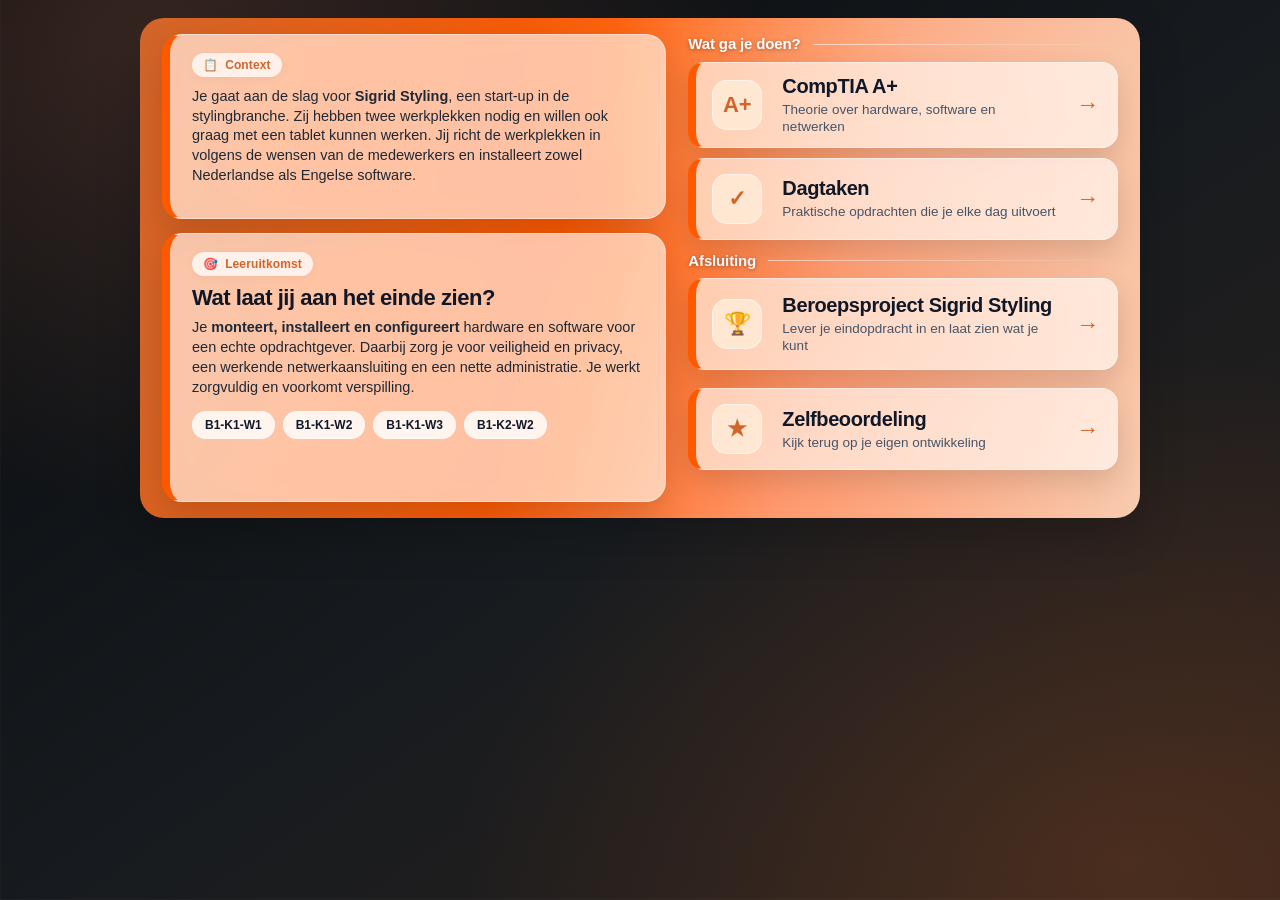
==== commit e7174cc5: "Add files via upload" ====
--- a/menu.html
+++ b/menu.html
@@ -6,7 +6,7 @@
   <title>Sigrid Styling - Startpagina</title>
   <link rel="stylesheet" href="style.css">
 </head>
-<body>
+<body class="menu-page">
   <main class="page-shell" aria-label="Startpagina Sigrid Styling">
     <section class="content-grid">
       <div class="left-column">
--- a/style.css
+++ b/style.css
@@ -13,8 +13,8 @@
   /* Kleur 04 – donker accent: #D2652A */
   --kleur-04: #D2652A;
 
-  --teraa-orange: var(--kleur-01);
-  --teraa-orange-dark: var(--kleur-04);
+  --hoofdkleur: var(--kleur-01);
+  --donker-accent: var(--kleur-04);
   --ink: #101828;
   --muted: #475467;
   /* Neutrale transparante tekstvakken: geen gekleurde waas. */
@@ -104,7 +104,7 @@
 .assignment-card,
 .outcome-card {
   padding: 18px 22px;
-  border-left: 8px solid var(--teraa-orange);
+  border-left: 8px solid var(--hoofdkleur);
 }
 
 .pill {
@@ -116,7 +116,7 @@
   padding: 6px 11px;
   border-radius: 999px;
   background: var(--glass-strong);
-  color: var(--teraa-orange-dark);
+  color: var(--donker-accent);
   font-size: 12px;
   line-height: 1;
   font-weight: 800;
@@ -205,7 +205,7 @@
   color: inherit;
   background: var(--glass);
   border: 1px solid var(--glass-border);
-  border-left: 8px solid var(--teraa-orange);
+  border-left: 8px solid var(--hoofdkleur);
   border-radius: var(--radius-md);
   box-shadow: 0 12px 28px rgba(0, 0, 0, 0.13);
   backdrop-filter: blur(10px) saturate(125%);
@@ -228,7 +228,7 @@
   place-items: center;
   border-radius: 15px;
   background: rgba(255, 238, 218, 0.78);
-  color: var(--teraa-orange-dark);
+  color: var(--donker-accent);
   font-size: 22px;
   line-height: 1;
   font-weight: 900;
@@ -252,7 +252,7 @@
 }
 
 .arrow {
-  color: var(--teraa-orange-dark);
+  color: var(--donker-accent);
   font-size: 23px;
   line-height: 1;
   text-align: right;
@@ -260,6 +260,9 @@
 }
 
 .project-card { min-height: 92px; }
+
+/* Extra ruimte tussen Beroepsproject en Zelfbeoordeling. */
+.self-review-card { margin-top: 18px; }
 
 /* Alleen het menu in het nieuwe tabblad staat iets lager.
    Buiten het menu: zachte antraciete achtergrond met een warme oranje gloed. */
@@ -273,7 +276,13 @@
     linear-gradient(145deg, #080a0d 0%, #171b1f 52%, #2c211b 100%);
 }
 
-.menu-page .page-shell { transform: translateY(18px); }
+.menu-page .page-shell {
+  transform: translateY(18px);
+  background:
+    radial-gradient(ellipse at -8% 72%, rgb(210 101 42 / 0.68), transparent 46%),
+    radial-gradient(ellipse at 106% 12%, rgb(248 203 175 / 0.68), transparent 46%),
+    linear-gradient(105deg, var(--kleur-04) 0%, var(--kleur-01) 42%, var(--kleur-03) 68%, var(--kleur-02) 100%);
+}
 
 /* =================================================================
    Fotopagina: de foto opent het menu in een halfdoorzichtige popup.
@@ -440,7 +449,7 @@
 
 .page-modal__close:hover,
 .page-modal__close:focus-visible {
-  background: var(--teraa-orange);
+  background: var(--hoofdkleur);
   outline: 3px solid rgba(255,255,255,0.72);
   outline-offset: 2px;
 }
@@ -508,6 +517,13 @@
   color: #12333a;
   font-size: clamp(11px, 1.08vw, 14px);
   white-space: nowrap;
+}
+
+/* Beroepsproject: compacte ellipsen zodat ze op één regel passen. */
+body[data-page="beroepsproject"] .chips { gap: 5px; margin-top: 7px; }
+body[data-page="beroepsproject"] .chips span {
+  padding: 4px 8px;
+  font-size: clamp(10px, 0.94vw, 12px);
 }
 
 body[data-page] .tab-page {
@@ -558,6 +574,11 @@
   backdrop-filter: blur(2px);
 }
 
+/* Zelfbeoordeling: maak ruimte onder de ellipsen. */
+body[data-page="zelfbeoordeling"] .banner { height: 31%; }
+body[data-page="zelfbeoordeling"] .tab-page { height: 69%; }
+body[data-page="zelfbeoordeling"] .tab-content-area { overflow-y: hidden; }
+
 body[data-page] .tab-content { display: none; }
 body[data-page] .tab-content.active { display: block; }
 
@@ -630,7 +651,11 @@
 }
 
 body[data-page="dagtaken"] .banner-text { flex: 0 0 auto; }
-body[data-page="dagtaken"] .task-picker { flex: 1 1 auto; min-width: 260px; }
+body[data-page="dagtaken"] .task-picker {
+  flex: 0 0 340px;
+  min-width: 0;
+  margin-right: 56px;
+}
 body[data-page="dagtaken"] .task-picker select {
   width: 100%;
   padding: 9px 14px;
@@ -667,7 +692,7 @@
   body[data-page="dagtaken"] .banner { height: 30%; }
   body[data-page="dagtaken"] .tab-page { height: 70%; }
   body[data-page="dagtaken"] .banner-row { align-items: flex-start; flex-direction: column; gap: 5px; }
-  body[data-page="dagtaken"] .task-picker { width: 100%; min-width: 0; }
+  body[data-page="dagtaken"] .task-picker { flex: 1 1 auto; width: 100%; min-width: 0; margin-right: 0; }
   body[data-page="dagtaken"] .helper-row .chips { display: none; }
   body[data-page="beroepsproject"] .banner-image-link { display: none; }
 }
